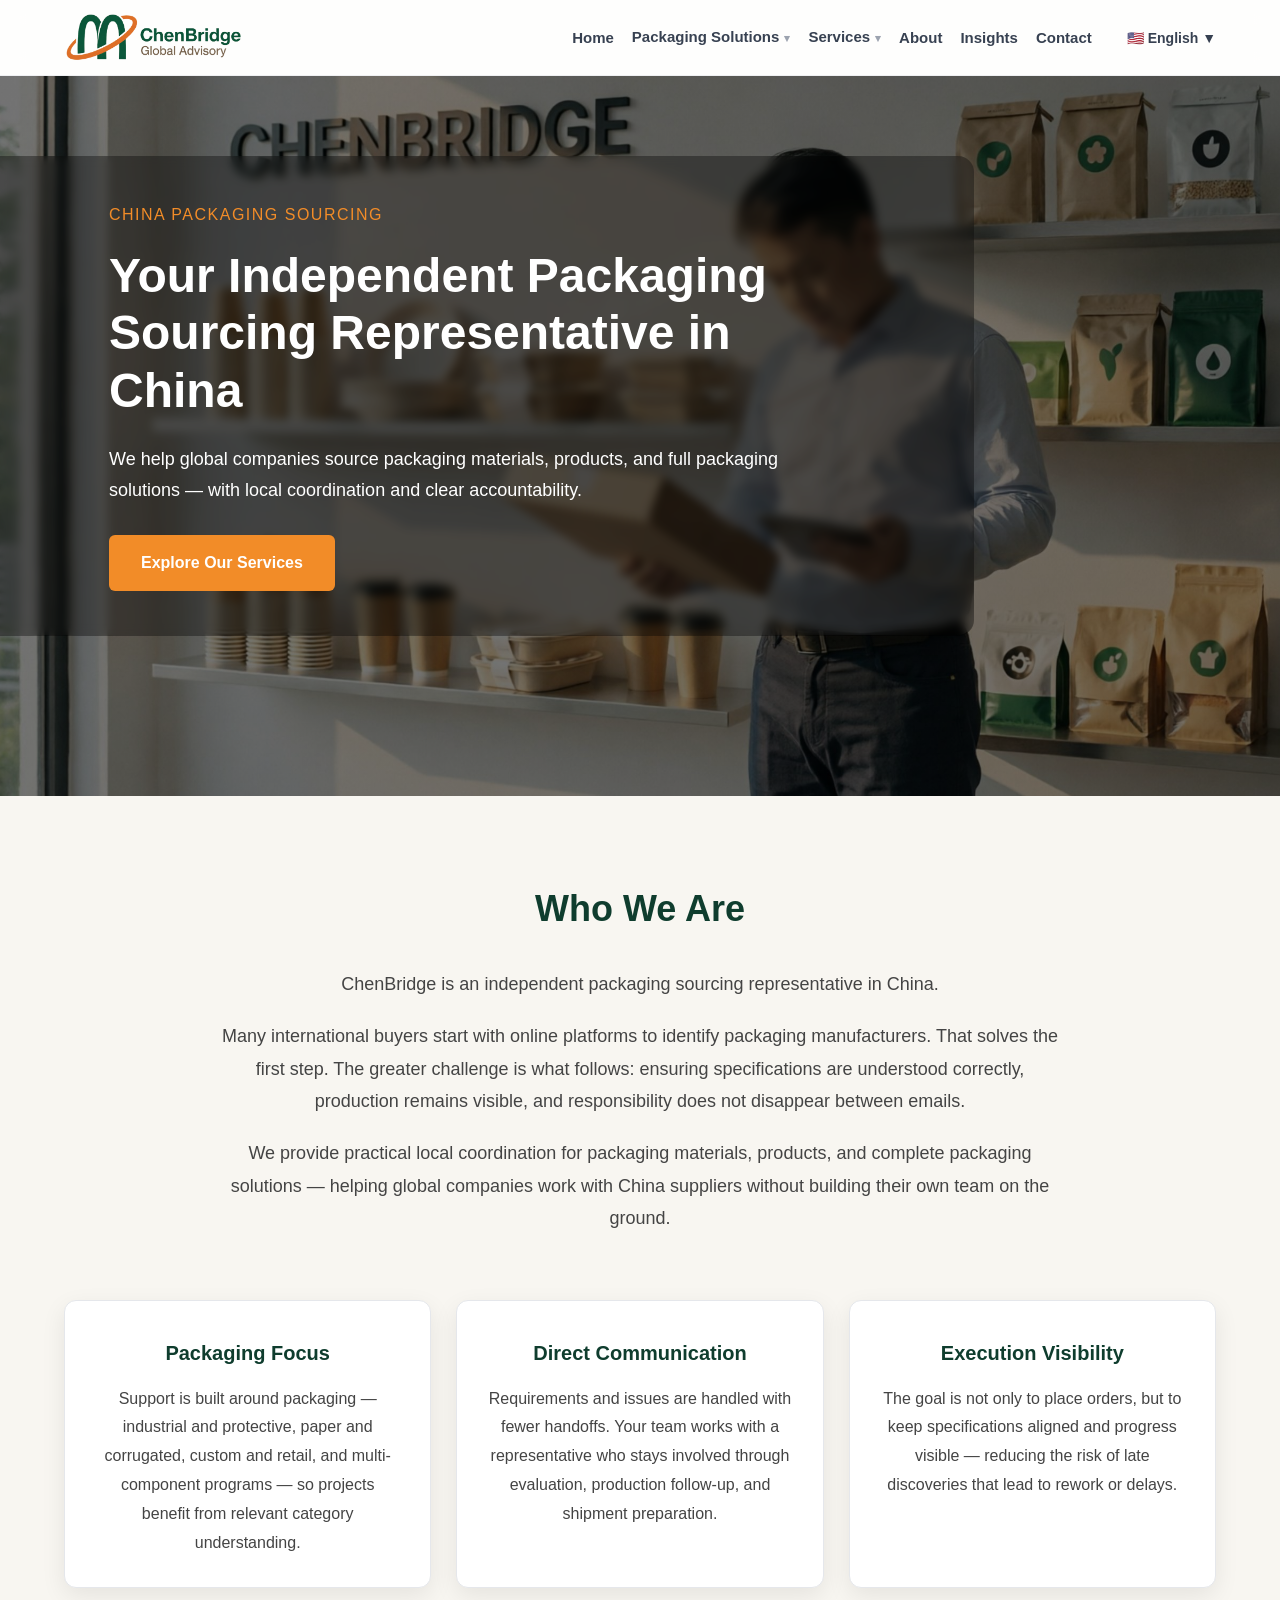
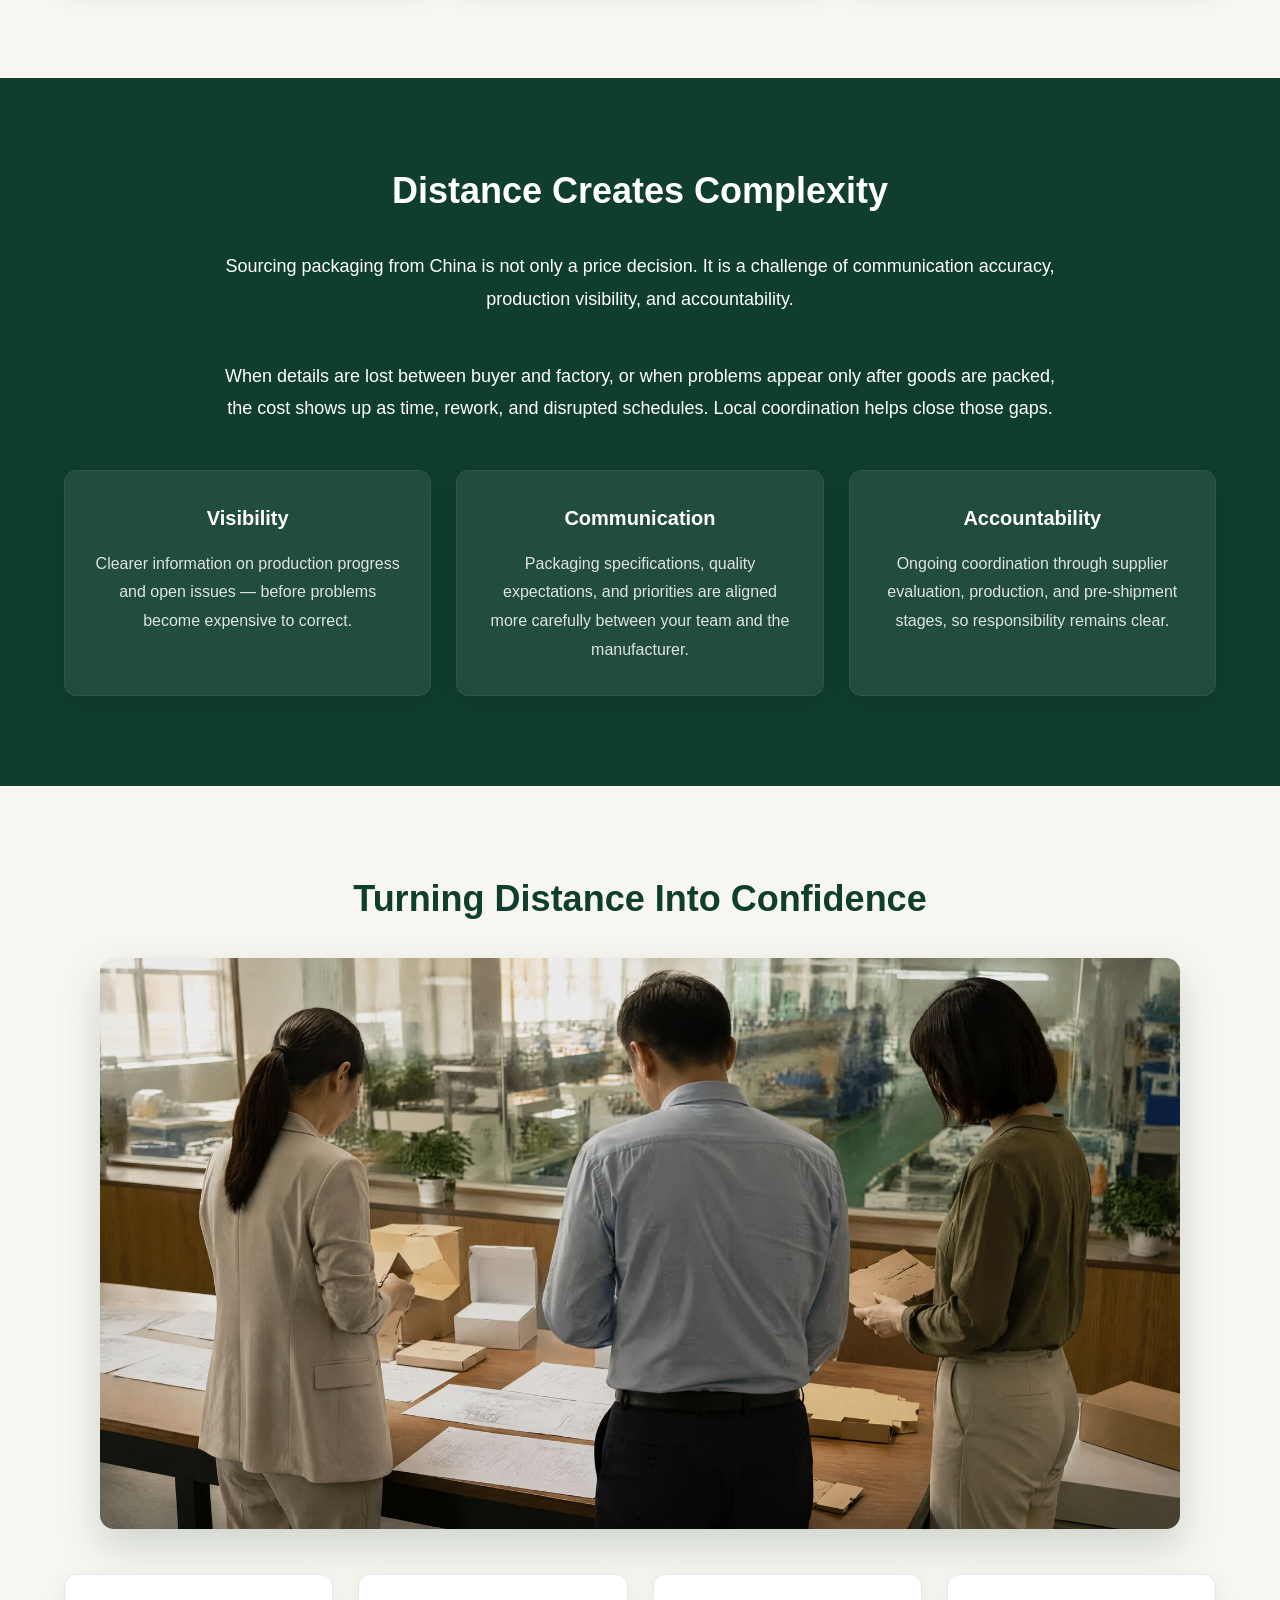
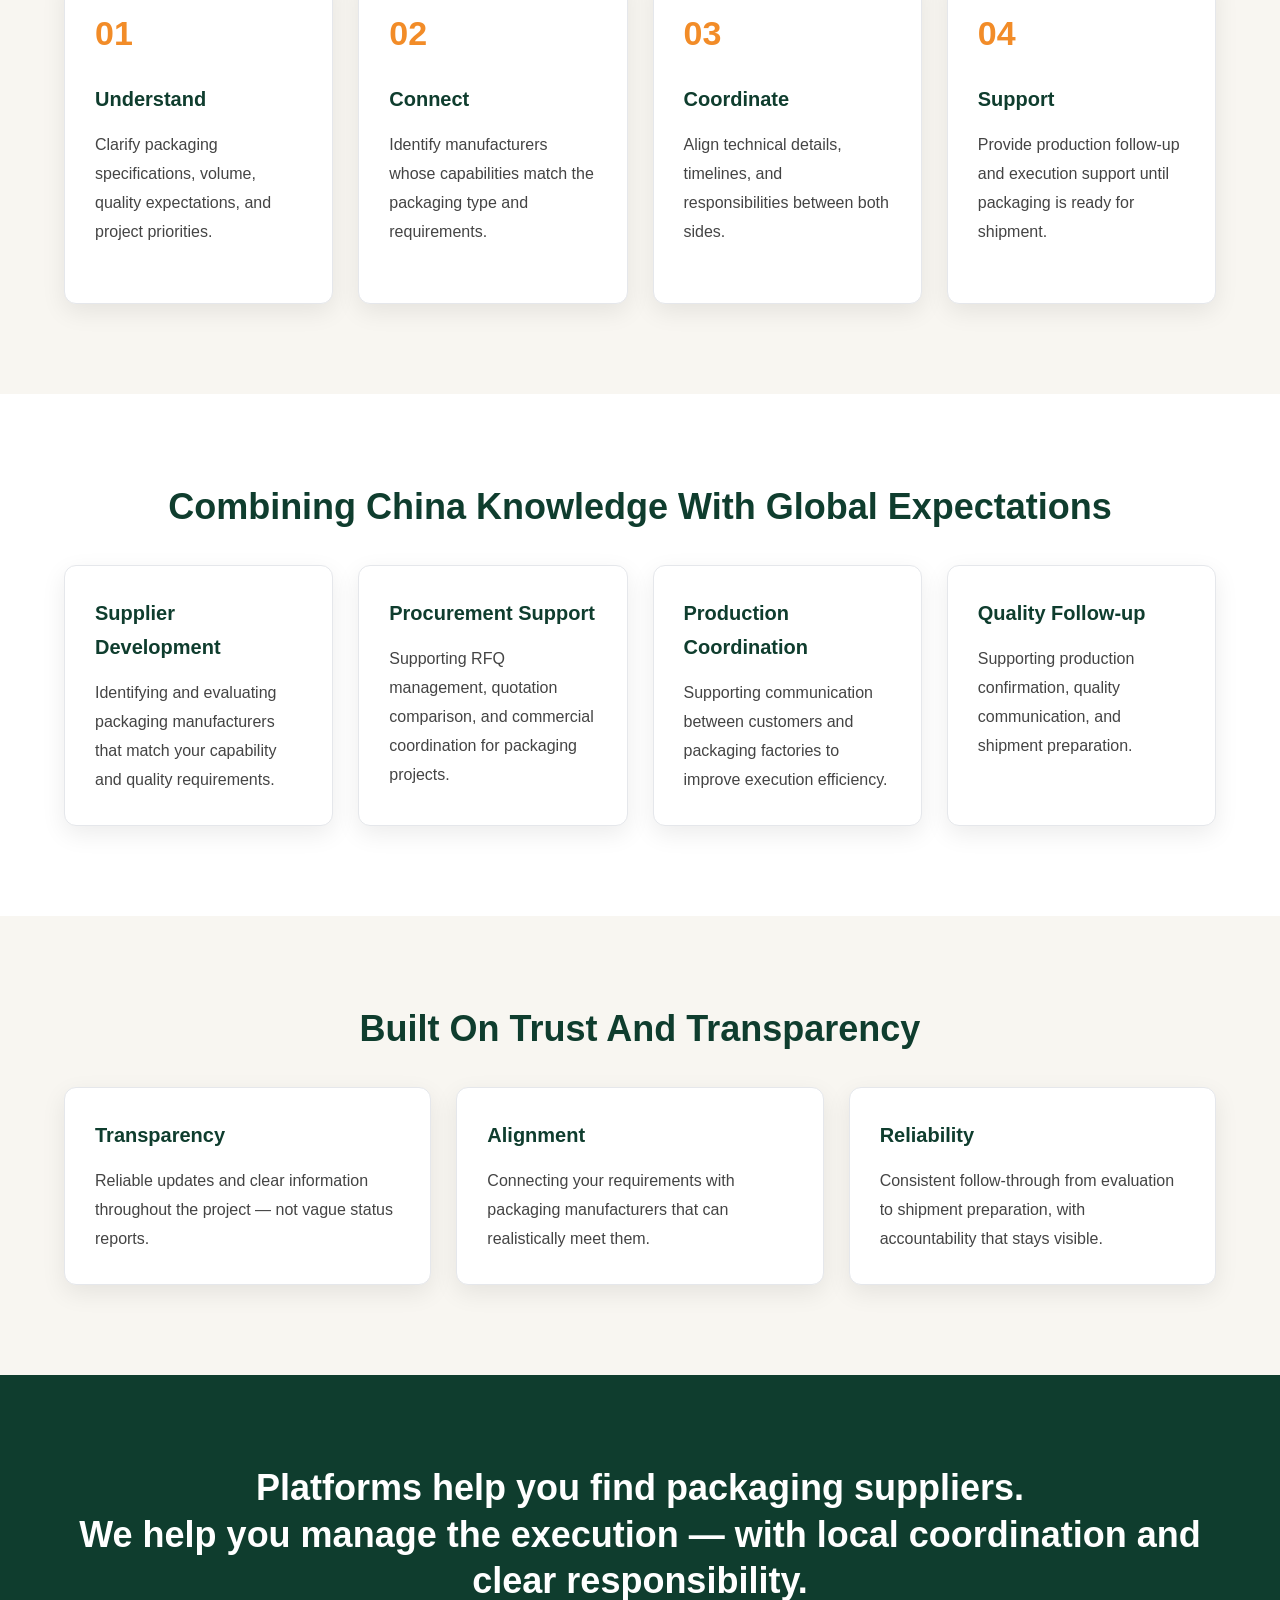
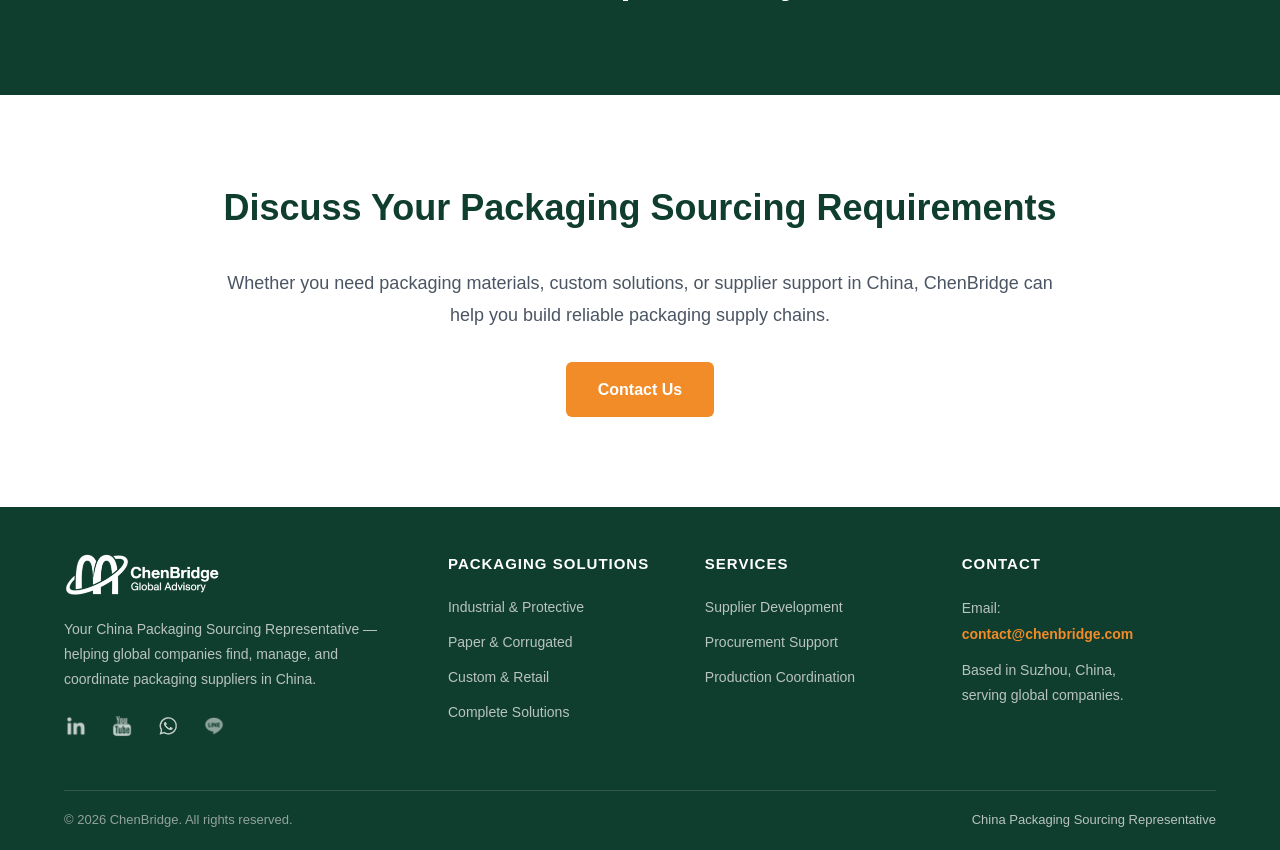
==== about.html @ 84d4a04f "Add files via upload" ====
<!DOCTYPE html>
<html lang="en">

<head>

<meta charset="UTF-8">
<meta name="viewport" content="width=device-width, initial-scale=1.0">

<title>About ChenBridge | Independent Packaging Sourcing Representative in China</title>

<meta name="description" content="ChenBridge is an independent packaging sourcing representative in China, based in Suzhou. We help global companies work with packaging suppliers without building a local team.">

<meta name="keywords" content="China packaging sourcing partner, packaging sourcing representative, China packaging supplier coordinator, packaging procurement China">

<meta name="author" content="ChenBridge">

<link rel="canonical" href="https://chenbridge.com/about.html">
<meta property="og:type" content="website">
<meta property="og:site_name" content="ChenBridge">
<meta property="og:title" content="About ChenBridge">
<meta property="og:description" content="ChenBridge is your China packaging sourcing partner — helping global companies source packaging materials and solutions from China through local support and reliable supplier coordination.">
<meta property="og:url" content="https://chenbridge.com/about.html">
<meta property="og:image" content="https://chenbridge.com/og-image.png">
<meta name="twitter:card" content="summary_large_image">

<link rel="stylesheet" href="style.css">
<link rel="stylesheet" href="about.css">

<link rel="icon" type="image/png" href="favicon.png">


<!-- Google Translate -->

<script type="text/javascript">
function googleTranslateElementInit(){
new google.translate.TranslateElement(
{
pageLanguage:'en',
includedLanguages:'en,zh-CN,ja,ko,de,fr,es'
},
'google_translate_element'
);
}
</script>

<script src="https://translate.google.com/translate_a/element.js?cb=googleTranslateElementInit"></script>

</head>


<body>


<!-- ================= HEADER ================= -->

<header>

<div class="container nav">

<div class="brand">
<a href="index.html">
<img src="logo.png" alt="ChenBridge — China Packaging Sourcing Representative" class="logo-img">
</a>
</div>

<nav id="main-nav">

<a href="index.html">Home</a>

<div class="dropdown">
<a href="packaging-solutions.html">Packaging Solutions</a>
<div class="dropdown-menu">
<a href="packaging-industrial.html">Industrial &amp; Protective Packaging</a>
<a href="packaging-paper.html">Paper &amp; Corrugated Packaging</a>
<a href="packaging-custom.html">Custom &amp; Retail Packaging</a>
<a href="packaging-solutions.html">Complete Packaging Solutions</a>
</div>
</div>

<div class="dropdown">
<a href="supplier-development.html">Services</a>
<div class="dropdown-menu">
<a href="supplier-development.html">Supplier Development</a>
<a href="procurement-support.html">Procurement Support</a>
<a href="production-coordination.html">Production Coordination</a>
</div>
</div>

<a href="about.html">About</a>

<a href="insights.html">Insights</a>

<a href="contact.html">Contact</a>

</nav>


<div class="language-switcher">

<button id="language-button">🇺🇸 English ▼</button>

<div class="language-menu">
<a href="#" onclick="changeLanguage('en');return false;">🇺🇸 English</a>
<a href="#" onclick="changeLanguage('zh-CN');return false;">🇨🇳 中文</a>
<a href="#" onclick="changeLanguage('ja');return false;">🇯🇵 日本語</a>
<a href="#" onclick="changeLanguage('ko');return false;">🇰🇷 한국어</a>
<a href="#" onclick="changeLanguage('de');return false;">🇩🇪 Deutsch</a>
<a href="#" onclick="changeLanguage('fr');return false;">🇫🇷 Français</a>
</div>

</div>

<div id="google_translate_element"></div>

<button class="menu-toggle" id="menu-toggle" aria-label="Open menu">
<span></span><span></span><span></span>
</button>

</div>

</header>


<!-- ================= HERO (original slider preserved) ================= -->

<section class="about-hero">

<div class="about-hero-overlay"></div>

<div class="container about-hero-container">

<div class="about-hero-content">

<div class="hero-slide active">
<span class="hero-label">China Packaging Sourcing</span>
<h1>Your Independent Packaging Sourcing Representative in China</h1>
<p>We help global companies source packaging materials, products, and full packaging solutions — with local coordination and clear accountability.</p>
</div>

<div class="hero-slide">
<span class="hero-label">Local Presence, Clear Responsibility</span>
<h1>Work With China Packaging Suppliers Without Building a Local Team</h1>
<p>Direct communication, production follow-up, and practical coordination — so requirements stay aligned and issues surface early.</p>
</div>

<div class="hero-slide">
<span class="hero-label">Focused on Packaging</span>
<h1>Materials. Products. Complete Packaging Solutions.</h1>
<p>From corrugated and protective packaging to custom and multi-component programs — support built around real packaging projects.</p>
</div>

<a href="supplier-development.html" class="btn">Explore Our Services</a>

</div>

</div>

</section>


<!-- ================= WHO WE ARE ================= -->

<section>

<div class="container">

<h2>Who We Are</h2>

<div class="role-grid">

<div class="role-intro role-text">

<p>ChenBridge is an independent packaging sourcing representative in China.</p>

<p>Many international buyers start with online platforms to identify packaging manufacturers. That solves the first step. The greater challenge is what follows: ensuring specifications are understood correctly, production remains visible, and responsibility does not disappear between emails.</p>

<p>We provide practical local coordination for packaging materials, products, and complete packaging solutions — helping global companies work with China suppliers without building their own team on the ground.</p>

</div>

<div class="role-cards cards three-col">

<div class="card">
<h3>Packaging Focus</h3>
<p>Support is built around packaging — industrial and protective, paper and corrugated, custom and retail, and multi-component programs — so projects benefit from relevant category understanding.</p>
</div>

<div class="card">
<h3>Direct Communication</h3>
<p>Requirements and issues are handled with fewer handoffs. Your team works with a representative who stays involved through evaluation, production follow-up, and shipment preparation.</p>
</div>

<div class="card">
<h3>Execution Visibility</h3>
<p>The goal is not only to place orders, but to keep specifications aligned and progress visible — reducing the risk of late discoveries that lead to rework or delays.</p>
</div>

</div>

</div>

</div>

</section>


<!-- ================= CHALLENGE ================= -->

<section class="dark challenge-section">

<div class="container">

<h2>Distance Creates Complexity</h2>

<p class="challenge-text">
Sourcing packaging from China is not only a price decision. It is a challenge of communication accuracy, production visibility, and accountability.
</p>

<p class="challenge-text">
When details are lost between buyer and factory, or when problems appear only after goods are packed, the cost shows up as time, rework, and disrupted schedules. Local coordination helps close those gaps.
</p>

<div class="cards three-col">

<div class="card dark-card">
<h3>Visibility</h3>
<p>Clearer information on production progress and open issues — before problems become expensive to correct.</p>
</div>

<div class="card dark-card">
<h3>Communication</h3>
<p>Packaging specifications, quality expectations, and priorities are aligned more carefully between your team and the manufacturer.</p>
</div>

<div class="card dark-card">
<h3>Accountability</h3>
<p>Ongoing coordination through supplier evaluation, production, and pre-shipment stages, so responsibility remains clear.</p>
</div>

</div>

</div>

</section>


<!-- ================= APPROACH ================= -->

<section>

<div class="container">

<h2>Turning Distance Into Confidence</h2>

<div class="why-visual">
<img src="images/scenes/factory-meeting-samples.jpg" alt="Reviewing packaging samples and drawings with a China manufacturer" loading="lazy">
</div>

<div class="approach-flow">

<div class="card approach-card">
<span>01</span>
<h3>Understand</h3>
<p>Clarify packaging specifications, volume, quality expectations, and project priorities.</p>
</div>

<div class="card approach-card">
<span>02</span>
<h3>Connect</h3>
<p>Identify manufacturers whose capabilities match the packaging type and requirements.</p>
</div>

<div class="card approach-card">
<span>03</span>
<h3>Coordinate</h3>
<p>Align technical details, timelines, and responsibilities between both sides.</p>
</div>

<div class="card approach-card">
<span>04</span>
<h3>Support</h3>
<p>Provide production follow-up and execution support until packaging is ready for shipment.</p>
</div>

</div>

</div>

</section>


<!-- ================= EXPERTISE ================= -->

<section class="light-section">

<div class="container">

<h2>Combining China Knowledge With Global Expectations</h2>

<div class="cards four-col">

<div class="card">
<h3>Supplier Development</h3>
<p>Identifying and evaluating packaging manufacturers that match your capability and quality requirements.</p>
</div>

<div class="card">
<h3>Procurement Support</h3>
<p>Supporting RFQ management, quotation comparison, and commercial coordination for packaging projects.</p>
</div>

<div class="card">
<h3>Production Coordination</h3>
<p>Supporting communication between customers and packaging factories to improve execution efficiency.</p>
</div>

<div class="card">
<h3>Quality Follow-up</h3>
<p>Supporting production confirmation, quality communication, and shipment preparation.</p>
</div>

</div>

</div>

</section>


<!-- ================= PHILOSOPHY ================= -->

<section>

<div class="container">

<h2>Built On Trust And Transparency</h2>

<div class="cards three-col">

<div class="card">
<h3>Transparency</h3>
<p>Reliable updates and clear information throughout the project — not vague status reports.</p>
</div>

<div class="card">
<h3>Alignment</h3>
<p>Connecting your requirements with packaging manufacturers that can realistically meet them.</p>
</div>

<div class="card">
<h3>Reliability</h3>
<p>Consistent follow-through from evaluation to shipment preparation, with accountability that stays visible.</p>
</div>

</div>

</div>

</section>


<!-- ================= MISSION ================= -->

<section class="dark mission-banner">

<div class="container">

<h2>Platforms help you find packaging suppliers.<br>We help you manage the execution — with local coordination and clear responsibility.</h2>

</div>

</section>


<!-- ================= CONTACT ================= -->

<section class="contact" id="contact">

<div class="container">

<h2>Discuss Your Packaging Sourcing Requirements</h2>

<p class="text">
Whether you need packaging materials, custom solutions, or supplier support in China, ChenBridge can help you build reliable packaging supply chains.
</p>

<a href="contact.html" class="btn">Contact Us</a>

</div>

</section>


<!-- ================= FOOTER ================= -->

<footer>

<div class="container">

<div class="footer-main">

<div class="footer-brand">
<img src="logo-white.png" alt="ChenBridge Logo">
<p>Your China Packaging Sourcing Representative — helping global companies find, manage, and coordinate packaging suppliers in China.</p>
<div class="footer-social">
<a href="https://www.linkedin.com" target="_blank" rel="noopener" aria-label="LinkedIn"><img src="linkedin-white.png" alt="LinkedIn"></a>
<a href="https://www.youtube.com" target="_blank" rel="noopener" aria-label="YouTube"><img src="youtube-white.png" alt="YouTube"></a>
<a href="https://wa.me/" target="_blank" rel="noopener" aria-label="WhatsApp"><img src="whatsapp-white.png" alt="WhatsApp"></a>
<a href="https://line.me/" target="_blank" rel="noopener" aria-label="LINE"><img src="line-white.png" alt="LINE"></a>
</div>
</div>

<div class="footer-col">
<h4>Packaging Solutions</h4>
<a href="packaging-industrial.html">Industrial &amp; Protective</a>
<a href="packaging-paper.html">Paper &amp; Corrugated</a>
<a href="packaging-custom.html">Custom &amp; Retail</a>
<a href="packaging-solutions.html">Complete Solutions</a>
</div>

<div class="footer-col">
<h4>Services</h4>
<a href="supplier-development.html">Supplier Development</a>
<a href="procurement-support.html">Procurement Support</a>
<a href="production-coordination.html">Production Coordination</a>
</div>

<div class="footer-col footer-contact">
<h4>Contact</h4>
<p>Email:<br><a href="mailto:contact@chenbridge.com">contact@chenbridge.com</a></p>
<p>Based in Suzhou, China,<br>serving global companies.</p>
</div>

</div>

<div class="footer-bottom">
<span>© 2026 ChenBridge. All rights reserved.</span>
<span class="footer-tagline">China Packaging Sourcing Representative</span>
</div>

</div>

</footer>


<script>

// Hero Slider — original effect preserved

var heroSlides = document.querySelectorAll(".hero-slide");
var heroIndex = 0;

if (heroSlides.length > 1) {
    setInterval(function(){
        heroSlides[heroIndex].classList.remove("active");
        heroIndex++;
        if (heroIndex >= heroSlides.length) { heroIndex = 0; }
        heroSlides[heroIndex].classList.add("active");
    }, 5000);
}


// Google Translate

function changeLanguage(lang){
    var checkExist = setInterval(function(){
        var select = document.querySelector(".goog-te-combo");
        if(select){
            clearInterval(checkExist);
            select.value = lang;
            select.dispatchEvent(new Event("change", { bubbles:true }));
        }
    }, 500);
}


// Mobile menu toggle

document.getElementById("menu-toggle").addEventListener("click", function(){
    document.getElementById("main-nav").classList.toggle("open");
});

</script>

</body>

</html>
---- style.css ----
/* ==========================================
   ChenBridge Website
   Main Stylesheet — Packaging Sourcing Edition
   (All original effects preserved: card hover,
   hero slider, language switcher, image zoom)
   ========================================== */


/* ==========================================
   Reset & Base
   ========================================== */

* {
    box-sizing: border-box;
    margin: 0;
    padding: 0;
    font-family: Arial, Helvetica, sans-serif;
}

body {
    color: #374151;
    line-height: 1.7;
    background: #F8F6F1;
    top: 0 !important;
}

html {
    scroll-behavior: smooth;
}

.container {
    width: 90%;
    max-width: 1200px;
    margin: auto;
}

section[id] {
    scroll-margin-top: 90px;
}

img {
    max-width: 100%;
}


/* ==========================================
   Header
   ========================================== */

header {
    padding: 10px 0;
    border-bottom: 1px solid rgba(229, 231, 235, 0.6);
    background: rgba(255, 255, 255, 0.85);
    position: sticky;
    top: 0;
    z-index: 1000;
    backdrop-filter: blur(12px);
    -webkit-backdrop-filter: blur(12px);
}

.nav {
    display: flex;
    align-items: center;
}

.brand {
    margin-right: auto;
}

.logo-img {
    height: 55px;
    width: auto;
    display: block;
}

nav {
    display: flex;
    align-items: center;
}

nav > a,
nav .dropdown > a {
    margin-left: 18px;
    text-decoration: none;
    color: #374151;
    font-weight: 600;
    font-size: 15px;
    line-height: 40px;
    display: inline-block;
}

nav a:hover,
nav .dropdown:hover > a {
    color: #0F3D2E;
}


/* ==========================================
   Navigation Dropdowns
   ========================================== */

.dropdown {
    position: relative;
}

.dropdown > a::after {
    content: "▾";
    font-size: 11px;
    margin-left: 5px;
    color: #9ca3af;
}

.dropdown-menu {
    display: block;
    position: absolute;
    top: 100%;
    left: 0;
    background: white;
    border: 1px solid #e5e7eb;
    border-radius: 8px;
    padding: 8px;
    min-width: 260px;
    box-shadow: 0 12px 30px rgba(0, 0, 0, 0.08);
    z-index: 1100;
    opacity: 0;
    visibility: hidden;
    transform: translateY(6px);
    transition: opacity 0.2s ease, transform 0.2s ease, visibility 0s linear 1s;
}

.dropdown-menu a {
    display: block;
    padding: 9px 14px;
    text-decoration: none;
    color: #374151;
    font-size: 14px;
    font-weight: 600;
    border-radius: 6px;
    white-space: nowrap;
}

.dropdown-menu a:hover {
    background: #f3f4f6;
    color: #0F3D2E;
}

.dropdown:hover .dropdown-menu {
    opacity: 1;
    visibility: visible;
    transform: translateY(0);
    transition-delay: 0s;
}


/* ==========================================
   Mobile Menu Toggle
   ========================================== */

.menu-toggle {
    display: none;
    background: transparent;
    border: none;
    cursor: pointer;
    padding: 8px;
    margin-left: 15px;
}

.menu-toggle span {
    display: block;
    width: 24px;
    height: 2px;
    background: #0F3D2E;
    margin: 5px 0;
    border-radius: 2px;
    transition: 0.3s;
}


/* ==========================================
   Hero Slider (Home & About)
   Background image + dark overlay + 3 slides
   ========================================== */

.hero-slider {
    position: relative;
    min-height: 720px;
    display: flex;
    align-items: center;
    background-size: cover;
    background-position: center;
}

/* Semi-transparent dark overlay — preserved effect */

.hero-slider::before {
    content: "";
    position: absolute;
    inset: 0;
    background: linear-gradient(rgba(0, 0, 0, 0.55), rgba(0, 0, 0, 0.55));
}

.hero-slider .container {
    position: relative;
    z-index: 2;
}

.hero-content {
    position: relative;
    max-width: 820px;
    padding: 45px;
    transform: translateY(-40px);
    z-index: 2;
}

/* Frosted translucent text panel — preserved effect */

.hero-content::before {
    content: "";
    position: absolute;
    top: 0;
    bottom: 0;
    left: -90px;
    right: -90px;
    background: rgba(0, 0, 0, 0.35);
    backdrop-filter: blur(5px);
    -webkit-backdrop-filter: blur(5px);
    border-radius: 16px;
    z-index: -1;
}

.hero-slide {
    display: none;
    animation: heroFade 0.9s ease;
}

.hero-slide.active {
    display: block;
}

@keyframes heroFade {
    from { opacity: 0; transform: translateY(12px); }
    to   { opacity: 1; transform: translateY(0); }
}

.hero-label {
    display: inline-block;
    color: #F28C28;
    font-size: 14px;
    font-weight: 700;
    letter-spacing: 3px;
    margin-bottom: 18px;
    text-transform: uppercase;
}

.hero-slide h1 {
    color: white;
    font-size: 48px;
    line-height: 1.2;
    margin-bottom: 25px;
}

.hero-slide p {
    color: white;
    font-size: 18px;
    line-height: 1.7;
    max-width: 680px;
}

/* Slide indicator dots */

.hero-dots {
    position: absolute;
    bottom: 35px;
    left: 50%;
    transform: translateX(-50%);
    z-index: 3;
    display: flex;
    gap: 10px;
}

.hero-dots span {
    width: 10px;
    height: 10px;
    border-radius: 50%;
    background: rgba(255, 255, 255, 0.4);
    cursor: pointer;
    transition: 0.3s;
}

.hero-dots span.active {
    background: #F28C28;
    transform: scale(1.2);
}


/* ==========================================
   Inner Page Hero (text + image)
   ========================================== */

.hero {
    background: #F8F6F1;
    padding: 90px 0 70px;
}

.hero-grid {
    display: grid;
    grid-template-columns: 1fr 1fr;
    gap: 70px;
    align-items: center;
}

h1 {
    font-size: 42px;
    line-height: 1.2;
    color: #0F3D2E;
    margin-bottom: 20px;
}

.hero p {
    font-size: 17px;
    line-height: 1.6;
    color: #4b5563;
    margin: 12px 0;
}

.hero-image {
    width: 100%;
    max-width: 500px;
    border-radius: 12px;
    display: block;
    margin: auto;
    box-shadow: 0 20px 45px rgba(15, 61, 46, 0.15);
}

.page-label {
    display: inline-block;
    color: #B85E0A;
    font-size: 13px;
    font-weight: 700;
    letter-spacing: 3px;
    margin-bottom: 14px;
    text-transform: uppercase;
}

/* Keep the bright orange accent only on dark/photo hero backgrounds */
.hero-slider .hero-label,
.about-hero .hero-label {
    color: #F28C28;
}


/* ==========================================
   Buttons
   ========================================== */

.btn {
    background: #F28C28;
    color: white;
    padding: 15px 35px;
    text-decoration: none;
    border-radius: 5px;
    font-weight: bold;
    display: inline-block;
    margin-top: 20px;
    transition: 0.3s;
}

.btn:hover {
    background: #D96F16;
    transform: translateY(-2px);
}

.btn-outline {
    background: transparent;
    border: 2px solid white;
    color: white;
}

.btn-outline:hover {
    background: rgba(255, 255, 255, 0.12);
    border-color: white;
}


/* ==========================================
   Sections
   ========================================== */

section {
    padding: 60px 0;
}

section h2 {
    font-size: 36px;
    color: #0F3D2E;
    margin-bottom: 35px;
    text-align: center;
}

.section-sub {
    font-size: 16px;
    max-width: 760px;
    margin: -15px auto 35px;
    color: #4b5563;
    text-align: center;
    line-height: 1.8;
}

.text {
    font-size: 16px;
    max-width: 900px;
    margin: 0 auto 35px;
    color: #4b5563;
    text-align: center;
    line-height: 1.8;
}


/* ==========================================
   Cards (hover lift effect preserved)
   ========================================== */

.cards {
    display: grid;
    grid-template-columns: repeat(4, 1fr);
    gap: 25px;
}

.three-col {
    grid-template-columns: repeat(3, 1fr);
}

.four-col {
    grid-template-columns: repeat(4, 1fr);
}

.two-col {
    grid-template-columns: repeat(2, 1fr);
}

.card {
    border: 1px solid #e5e7eb;
    padding: 30px;
    border-radius: 10px;
    background: white;
    transition: 0.3s;
}

.card h3 {
    color: #0F3D2E;
    margin-bottom: 15px;
    font-size: 20px;
}

.card p {
    color: #4b5563;
}

.card:hover {
    transform: translateY(-5px);
    box-shadow: 0 10px 25px rgba(0, 0, 0, 0.08);
}

.card a {
    color: #0F3D2E;
    text-decoration: none;
    font-weight: 600;
    display: inline-block;
    margin-top: 15px;
}

.card a:hover {
    color: #F28C28;
}

/* Numbered process step */

.step-num {
    display: inline-block;
    color: #F28C28;
    font-size: 26px;
    font-weight: 800;
    margin-bottom: 12px;
}


/* ==========================================
   Dark Section
   ========================================== */

.dark {
    background: #0F3D2E;
    color: white;
}

.dark h2,
.dark h3 {
    color: white;
}

.dark-card {
    border-color: #315747;
    background: transparent;
    text-align: center;
}

.dark-card p {
    color: #e5e7eb;
}

.dark .card a,
.dark-card a {
    color: white;
}

.dark .card a:hover,
.dark-card a:hover {
    color: #F28C28;
}

.light-section {
    background: white;
}


/* ==========================================
   Tags
   ========================================== */

.tags {
    display: flex;
    flex-wrap: wrap;
    gap: 15px;
    justify-content: center;
}

.tags span {
    background: white;
    padding: 12px 20px;
    border-radius: 30px;
    color: #0F3D2E;
    font-weight: 600;
    border: 1px solid #e5e7eb;
}

.dark .tags span {
    background: rgba(255, 255, 255, 0.08);
    border-color: #315747;
    color: white;
}


/* ==========================================
   Contact
   ========================================== */

.contact {
    background: white;
    text-align: center;
}

.contact h2,
.contact p {
    text-align: center;
}

.contact .mail-link {
    display: inline-block;
    font-size: 26px;
    color: #F28C28;
    text-decoration: none;
    font-weight: bold;
}

.contact .mail-link:hover {
    color: #D96F16;
}


/* ==========================================
   Social Icons
   ========================================== */

.social-icons {
    display: flex;
    justify-content: center;
    gap: 15px;
    margin-top: 20px;
}

.social-icons img {
    width: 24px;
    height: 24px;
    transition: 0.3s;
}

.social-icons a:hover img {
    transform: translateY(-3px);
    opacity: 0.8;
}


/* ==========================================
   Footer — International Edition
   ========================================== */

footer {
    background: #0F3D2E;
    color: #d1d5db;
    font-size: 14px;
}

.footer-main {
    display: grid;
    grid-template-columns: 1.6fr 1fr 1fr 1.2fr;
    gap: 45px;
    padding: 44px 0 34px;
}

.footer-brand img {
    height: 48px;
    width: auto;
    margin-bottom: 18px;
    display: block;
}

.footer-brand p {
    color: #b9c4be;
    line-height: 1.8;
    max-width: 320px;
}

.footer-col h4 {
    color: white;
    font-size: 15px;
    letter-spacing: 1px;
    margin-bottom: 20px;
    text-transform: uppercase;
}

.footer-col a {
    display: block;
    color: #b9c4be;
    text-decoration: none;
    margin-bottom: 11px;
    transition: 0.25s;
}

.footer-col a:hover {
    color: #F28C28;
    padding-left: 4px;
}

.footer-contact p {
    color: #b9c4be;
    margin-bottom: 11px;
}

.footer-contact a {
    color: #F28C28;
    text-decoration: none;
    font-weight: 600;
}

.footer-contact a:hover {
    color: #f5a956;
}

.footer-social {
    display: flex;
    gap: 22px;
    margin-top: 22px;
    align-items: center;
}

.footer-social a {
    display: inline-flex;
    align-items: center;
    opacity: 0.75;
    transition: opacity 0.3s ease, transform 0.3s ease;
}

.footer-social a:hover {
    opacity: 1;
    transform: translateY(-3px);
}

.footer-social img {
    width: 24px;
    height: 24px;
    display: block;
}

.footer-bottom {
    border-top: 1px solid #315747;
    padding: 18px 0;
    display: flex;
    justify-content: space-between;
    align-items: center;
    flex-wrap: wrap;
    gap: 10px;
    color: #93a39b;
    font-size: 13px;
}

.footer-bottom .footer-tagline {
    color: #b9c4be;
}


/* ==========================================
   Google Translate
   ========================================== */

.goog-te-banner-frame,
.goog-te-banner-frame.skiptranslate {
    display: none !important;
    visibility: hidden !important;
}

.skiptranslate iframe {
    display: none !important;
}

#google_translate_element {
    position: fixed;
    left: -9999px;
    top: -9999px;
}

/* Hide all Google Translate popups, tooltips and floating icons */

.goog-te-gadget,
.goog-tooltip,
.goog-tooltip:hover,
.goog-te-balloon-frame,
.goog-te-ftab,
#goog-gt-tt,
.VIpgJd-ZVi9od-ORHb-OEVmcd,
.skiptranslate > iframe {
    display: none !important;
    visibility: hidden !important;
}


/* ==========================================
   Language Switcher
   ========================================== */

.language-switcher {
    position: relative;
    margin-left: 35px;
}

#language-button {
    background: transparent;
    border: none;
    font-size: 14px;
    cursor: pointer;
    color: #374151;
    font-weight: 600;
}

.language-menu {
    display: block;
    position: absolute;
    top: 35px;
    right: 0;
    background: white;
    border: 1px solid #e5e7eb;
    border-radius: 8px;
    padding: 10px;
    min-width: 160px;
    z-index: 1200;
    opacity: 0;
    visibility: hidden;
    transform: translateY(6px);
    transition: opacity 0.2s ease, transform 0.2s ease, visibility 0s linear 1s;
}

.language-menu a {
    display: block;
    padding: 8px 12px;
    text-decoration: none;
    color: #374151;
}

.language-menu a:hover {
    background: #f3f4f6;
}

.language-switcher:hover .language-menu {
    opacity: 1;
    visibility: visible;
    transform: translateY(0);
    transition-delay: 0s;
}


/* ==========================================
   Packaging Capability Showcase
   (image zoom hover effect preserved)
   ========================================== */

.capability-showcase {
    background: #F8F6F1;
}

.showcase-grid {
    display: grid;
    grid-template-columns: repeat(4, 1fr);
    gap: 25px;
}

.showcase-card {
    overflow: hidden;
    border-radius: 12px;
}

.image-slider {
    position: relative;
    width: 100%;
    height: 280px;
    overflow: hidden;
    border-radius: 12px;
    background: white;
}

.image-slider img {
    width: 100%;
    height: 100%;
    object-fit: cover;
    display: block;
    transition: 0.5s;
}

.image-slider:hover img {
    transform: scale(1.05);
}

/* Overlay */

.overlay {
    position: absolute;
    left: 0;
    bottom: 0;
    width: 100%;
    padding: 12px 15px;
    background: rgba(0, 0, 0, 0.45);
    color: white;
    text-align: center;
}

.overlay h3 {
    margin: 0;
    color: white;
    font-size: 18px;
    font-weight: 700;
}

.overlay span {
    display: block;
    margin-top: 3px;
    font-size: 13px;
    color: #f3f4f6;
}


/* ==========================================
   About Page Compatibility
   ========================================== */

.leadership-grid {
    display: grid;
    grid-template-columns: 1fr 1fr;
    gap: 60px;
    align-items: center;
}

.leadership-image {
    width: 100%;
    max-width: 400px;
    border-radius: 12px;
}


/* ==========================================
   Large Screens (desktop monitors)
   ========================================== */

@media (min-width: 1500px) {

    .container {
        max-width: 1320px;
    }

    .hero-slider {
        min-height: 780px;
    }

    .hero-slide h1 {
        font-size: 54px;
    }

    section h2 {
        font-size: 40px;
    }
}


/* ==========================================
   Tablet / Small Laptop Responsive
   ========================================== */

@media (max-width: 1100px) and (min-width: 901px) {

    .cards,
    .four-col {
        grid-template-columns: repeat(2, 1fr);
    }

    .showcase-grid {
        grid-template-columns: repeat(2, 1fr);
    }

    .three-col {
        grid-template-columns: repeat(3, 1fr);
        gap: 20px;
    }

    .footer-main {
        grid-template-columns: 1fr 1fr;
        gap: 35px;
    }

    h1 {
        font-size: 36px;
    }

    .hero-slide h1 {
        font-size: 40px;
    }

    .hero-slider {
        min-height: 640px;
    }

    .hero-content::before {
        left: -30px;
        right: -30px;
    }

    nav > a,
    nav .dropdown > a {
        margin-left: 12px;
        font-size: 14px;
    }
}


/* ==========================================
   Mobile Responsive
   ========================================== */

@media (max-width: 900px) {

    header {
        padding: 12px 0;
    }

    .logo-img {
        height: 50px;
    }

    .menu-toggle {
        display: block;
    }

    nav {
        display: none;
        position: absolute;
        top: 100%;
        left: 0;
        right: 0;
        background: white;
        flex-direction: column;
        align-items: stretch;
        padding: 10px 5%;
        border-bottom: 1px solid #e5e7eb;
        box-shadow: 0 15px 30px rgba(0, 0, 0, 0.08);
    }

    nav.open {
        display: flex;
    }

    nav > a,
    nav .dropdown > a {
        margin-left: 0;
        padding: 6px 0;
        line-height: 1.6;
    }

    .dropdown-menu {
        position: static;
        display: block;
        border: none;
        box-shadow: none;
        padding: 0 0 8px 16px;
        min-width: 0;
    }

    .dropdown-menu a {
        padding: 6px 0;
        font-weight: 500;
        color: #6b7280;
    }

    .language-switcher {
        margin-left: auto;
    }

    #language-button {
        font-size: 14px;
    }

    /* Hero slider mobile */

    .hero-slider {
        min-height: 560px;
    }

    .hero-content {
        padding: 30px 20px;
        transform: none;
    }

    .hero-content::before {
        left: -15px;
        right: -15px;
    }

    .hero-slide h1 {
        font-size: 32px;
        line-height: 1.2;
    }

    .hero-slide p {
        font-size: 16px;
    }

    /* Inner hero mobile */

    .hero {
        padding: 40px 0;
    }

    .hero-grid {
        grid-template-columns: 1fr;
        gap: 35px;
    }

    .hero h1,
    h1 {
        font-size: 34px;
        line-height: 1.15;
    }

    .hero p {
        font-size: 16px;
    }

    .hero-image {
        margin-top: 25px;
    }

    h2,
    section h2 {
        font-size: 30px !important;
        line-height: 1.25;
    }

    .cards,
    .three-col,
    .four-col,
    .two-col,
    .showcase-grid {
        grid-template-columns: 1fr;
    }

    .card {
        padding: 22px;
    }

    .card h3 {
        font-size: 20px;
        line-height: 1.3;
    }

    .card p {
        font-size: 16px;
        line-height: 1.6;
    }

    section > .container > p {
        text-align: center;
    }

    .dark h2 {
        font-size: 30px;
    }

    .image-slider {
        height: 220px;
    }

    .contact h2 {
        font-size: 30px;
        line-height: 1.25;
    }

    .contact .text {
        font-size: 16px;
        line-height: 1.7;
        padding: 0 10px;
    }

    .contact .mail-link {
        font-size: 22px;
    }

    /* Footer mobile */

    .footer-main {
        grid-template-columns: 1fr;
        gap: 35px;
        padding: 50px 0 40px;
    }

    .footer-bottom {
        justify-content: center;
        text-align: center;
    }
}


/* ==========================================
   Small Phones
   ========================================== */

@media (max-width: 480px) {

    .hero-slider {
        min-height: 520px;
    }

    .hero-slide h1 {
        font-size: 27px;
    }

    .hero-label {
        font-size: 12px;
        letter-spacing: 2px;
    }

    section {
        padding: 45px 0;
    }

    section h2 {
        font-size: 26px !important;
    }

    .btn {
        padding: 13px 26px;
        font-size: 15px;
    }

    .footer-brand img {
        height: 42px;
    }
}


/* ==========================================
   CTA Section (light — distinct from footer)
   ========================================== */

.cta {
    background: #EFECE4;
    text-align: center;
}

.cta h3,
.cta h2 {
    color: #0F3D2E;
    font-size: 26px;
    margin-bottom: 14px;
}

.cta p {
    color: #4b5563;
    max-width: 700px;
    margin: 0 auto;
}

/* Outcome strip — light panel, dark text, subtle green border accent */
.cta .outcome-strip,
section > .container.outcome-strip {
    background: #ffffff;
    border: 1px solid rgba(31, 58, 46, 0.16);
    border-top: 4px solid #1F3A2E;
    border-radius: 16px;
    padding: 40px 44px;
    max-width: 960px;
    margin-left: auto;
    margin-right: auto;
    box-shadow: 0 12px 28px rgba(15, 61, 46, 0.10);
}

.cta .outcome-strip h3,
.container.outcome-strip h3 {
    color: #0F3D2E;
}

.cta .outcome-strip p,
.container.outcome-strip p {
    color: #374151;
}

.container.outcome-strip .btn {
    margin-top: 24px;
}


/* ==========================================
   Resources / Download Area
   ========================================== */

.resource-card {
    display: flex;
    flex-direction: column;
}

.resource-card .resource-actions {
    display: flex;
    gap: 12px;
    margin-top: 18px;
    flex-wrap: wrap;
}

.btn-small {
    display: inline-block;
    padding: 10px 20px;
    border-radius: 5px;
    font-size: 14px;
    font-weight: 600;
    text-decoration: none;
    margin-top: 0;
    transition: 0.3s;
}

.btn-small.btn {
    background: #F28C28;
    color: white;
}

.btn-small.btn:hover {
    background: #D96F16;
}

.btn-small.btn-outline-dark {
    border: 1.5px solid #0F3D2E;
    color: #0F3D2E;
    background: transparent;
}

.btn-small.btn-outline-dark:hover {
    background: #0F3D2E;
    color: white;
}


/* ==========================================
   Insights & Articles
   ========================================== */

.article-body {
    max-width: 860px;
    margin: 0 auto;
}

.article-body h2 {
    text-align: left;
    font-size: 30px;
    margin-top: 45px;
    margin-bottom: 18px;
}

.article-body h3 {
    color: #0F3D2E;
    font-size: 20px;
    margin: 30px 0 12px;
}

.article-body p {
    color: #4b5563;
    line-height: 1.85;
    margin-bottom: 18px;
}

.article-body ul {
    color: #4b5563;
    line-height: 1.85;
    margin: 0 0 18px 22px;
}

.article-body li {
    margin-bottom: 8px;
}

.article-meta {
    display: flex;
    align-items: center;
    gap: 14px;
    color: #5f6b75;
    font-size: 14px;
    margin: 18px 0 10px;
}

.share-row {
    display: flex;
    align-items: center;
    gap: 14px;
    margin-top: 18px;
}

.share-label {
    color: #9ca3af;
    font-size: 14px;
    font-weight: 600;
}

.share-btn {
    display: inline-flex;
    align-items: center;
    justify-content: center;
    width: 38px;
    height: 38px;
    border: 1px solid #e5e7eb;
    border-radius: 8px;
    background: white;
    transition: 0.3s;
}

.share-btn:hover {
    border-color: #0F3D2E;
    transform: translateY(-3px);
    box-shadow: 0 8px 18px rgba(0, 0, 0, 0.08);
}

.share-btn img {
    width: 19px;
    height: 19px;
}

.breadcrumb {
    font-size: 14px;
    color: #9ca3af;
    margin-bottom: 25px;
}

.breadcrumb a {
    color: #0F3D2E;
    text-decoration: none;
    font-weight: 600;
}

.breadcrumb a:hover {
    color: #F28C28;
}

/* Dark CTA button inside light section */

.cta .btn {
    margin-top: 28px;
}


/* ==========================================
   Section Visual Image (wide scene photo)
   ========================================== */

.why-visual {
    margin: 10px auto 45px;
    max-width: 1080px;
}

.why-visual img {
    width: 100%;
    border-radius: 14px;
    box-shadow: 0 18px 40px rgba(15, 61, 46, 0.18);
    display: block;
}

.split-row {
    display: grid;
    grid-template-columns: 1.1fr 1fr;
    gap: 55px;
    align-items: center;
}

.split-row .split-img img {
    width: 100%;
    border-radius: 14px;
    box-shadow: 0 18px 40px rgba(15, 61, 46, 0.18);
    display: block;
}

.split-row .section-sub {
    text-align: left;
    margin-left: 0;
    margin-right: 0;
}

.split-row h2 {
    text-align: left;
}


/* ==========================================
   Horizontal Process Flow
   ========================================== */

.process-flow {
    display: grid;
    grid-template-columns: repeat(6, 1fr);
    gap: 18px;
    position: relative;
    max-width: 1200px;
    margin: 0 auto;
}

.flow-step {
    background: white;
    border: 1px solid #e7e2d8;
    border-top: 4px solid #F28C28;
    border-radius: 12px;
    padding: 24px 16px 20px;
    text-align: center;
    position: relative;
    transition: transform 0.25s ease, box-shadow 0.25s ease;
}

.flow-step:hover {
    transform: translateY(-4px);
    box-shadow: 0 12px 26px rgba(15, 61, 46, 0.12);
}

.flow-step h3 {
    font-size: 17px;
    color: #0F3D2E;
    margin: 10px 0 8px;
}

.flow-step p {
    font-size: 13px;
    color: #5f6b75;
    line-height: 1.55;
    margin: 0;
}

.flow-num {
    display: inline-block;
    background: #0F3D2E;
    color: white;
    font-size: 13px;
    font-weight: 700;
    border-radius: 50%;
    width: 36px;
    height: 36px;
    line-height: 36px;
    text-align: center;
}

/* connecting arrow between steps */
.flow-step:not(:last-child)::after {
    content: "→";
    position: absolute;
    right: -16px;
    top: 42px;
    color: #F28C28;
    font-size: 18px;
    font-weight: 700;
    z-index: 2;
}


@media (max-width: 1100px) {
    .process-flow {
        grid-template-columns: repeat(3, 1fr);
        row-gap: 34px;
    }
    .flow-step:nth-child(3n)::after {
        display: none;
    }
}

@media (max-width: 900px) {
    .split-row {
        grid-template-columns: 1fr;
        gap: 32px;
    }
    .split-row h2,
    .split-row .section-sub {
        text-align: center;
    }
}

@media (max-width: 640px) {
    .process-flow {
        grid-template-columns: repeat(2, 1fr);
        row-gap: 30px;
    }
    .flow-step:nth-child(3n)::after {
        content: "→";
        display: block;
    }
    .flow-step:nth-child(2n)::after {
        display: none;
    }
    .flow-step:last-child::after {
        display: none !important;
    }
}
---- about.css ----
/* ==========================================
   ChenBridge About Page Styles
   Optimized Final Version
========================================== */


/* ==========================================
   Global About Page
========================================== */


section {

    padding:90px 0;

}



h2 {

    text-align:center;

    font-size:38px;

    line-height:1.3;

    margin-bottom:50px;

    color:#0F3D2E;

}



p {

    line-height:1.8;

}




/* ==========================================
   About Hero
========================================== */


.about-hero {

    position:relative;

    min-height:720px;

    display:flex;

    align-items:center;

    background-image:url("images/scenes/about-hero-inspection.jpg");

    background-size:cover;

    background-position:center;

}



/* Dark overlay */


.about-hero::before {

    content:"";

    position:absolute;

    inset:0;

    background:
    linear-gradient(
        rgba(0,0,0,0.55),
        rgba(0,0,0,0.55)
    );

}



/* Keep normal container alignment */

.about-hero-container {

    position:relative;

    z-index:2;

}




/* Hero Text Box */


.about-hero-content {

    position:relative;

    max-width:820px;

    padding:45px;

    transform:translateY(-40px);

    z-index:2;

}



/*
    Extend transparent background
    Align with image edge
    Keep text position unchanged
*/


.about-hero-content::before {


    content:"";


    position:absolute;


    top:0;


    bottom:0;


    left:-90px;


    right:-90px;


    background:rgba(0,0,0,0.35);


    backdrop-filter:blur(5px);


    -webkit-backdrop-filter:blur(5px);


    border-radius:16px;


    z-index:-1;


}




.about-hero h1 {

    color:white;

    font-size:48px;

    line-height:1.2;

    margin-bottom:25px;

}



.about-hero p {

    color:white;

    font-size:18px;

    line-height:1.7;

    max-width:680px;

}




/* ==========================================
   Hero Slider
========================================== */


.hero-slide {

    display:none;

    animation:fadeHero 1.5s ease;

}



.hero-slide.active {

    display:block;

}



@keyframes fadeHero {


from {

    opacity:0;

    transform:translateY(15px);

}


to {

    opacity:1;

    transform:translateY(0);

}


}




.hero-label {

    display:block;

    color:white;

    font-size:16px;

    font-weight:500;

    letter-spacing:1.5px;

    margin-bottom:18px;

    text-transform:uppercase;

}




/* ==========================================
   Button
========================================== */


.btn {

    display:inline-block;

    margin-top:30px;

    padding:14px 32px;

    background:#F28C28;

    color:white;

    border-radius:6px;

    text-decoration:none;

    font-weight:600;

    transition:all .3s ease;

}



.btn:hover {

    transform:translateY(-3px);

}
/* ==========================================
   Role Section
========================================== */


.role-grid {

    display:flex;

    flex-direction:column;

    align-items:center;

    text-align:center;

}



.role-text {

    max-width:850px;

    margin:0 auto 45px;

}



.role-text p {

    font-size:18px;

    line-height:1.8;

    margin-bottom:20px;

    color:#444;

}




.role-cards {

    width:100%;

    display:grid;

    grid-template-columns:repeat(3,1fr);

    gap:25px;

}



/*
   Role Cards
   Top aligned + centered
*/


.role-cards .card {

    min-height:240px;

    display:flex;

    flex-direction:column;

    justify-content:flex-start;

    align-items:center;

    text-align:center;

    padding:35px 30px 30px;

}




/* ==========================================
   Common Cards
========================================== */


.card {

    background:white;

    padding:30px;

    border-radius:12px;

    box-shadow:
    0 8px 25px rgba(0,0,0,0.08);

    transition:
    transform .35s ease,
    box-shadow .35s ease;

}



.card:hover {

    transform:translateY(-8px);

    box-shadow:
    0 18px 40px rgba(0,0,0,0.15);

}



.card h3 {

    color:#0F3D2E;

    margin-bottom:15px;

}



.card p {

    color:#444;

}





/* ==========================================
   Dark Sections
========================================== */


.dark {

    background:#0F3D2E;

}



.dark h2 {

    color:white;

}




.dark-card {

    background:
    rgba(255,255,255,0.08);

    color:white;

}



.dark-card h3 {

    color:white;

}



.dark-card p {

    color:
    rgba(255,255,255,0.85);

}




/* ==========================================
   Challenge Section
========================================== */


.challenge-section {

    text-align:center;

}



.challenge-text {

    max-width:850px;

    margin:0 auto 45px;

    color:white;

    font-size:18px;

    line-height:1.8;

}





/* ==========================================
   Grid Layout
========================================== */


.cards {

    display:grid;

    gap:25px;

}



.three-col {

    grid-template-columns:repeat(3,1fr);

}



.four-col {

    grid-template-columns:repeat(4,1fr);

}




/* ==========================================
   Approach Process
========================================== */


.approach-flow {

    display:grid;

    grid-template-columns:repeat(4,1fr);

    gap:25px;

}



.approach-card {

    min-height:330px;

}



.approach-card span {

    display:block;

    font-size:34px;

    font-weight:bold;

    color:#F28C28;

    margin-bottom:20px;

}



.approach-card h3 {

    margin-bottom:15px;

}
/* ==========================================
   Mission Banner
========================================== */


.mission-banner {

    text-align:center;

}



.mission-banner h2 {

    color:white;

    margin:0;

}





/* ==========================================
   Contact
========================================== */


.contact {

    text-align:center;

}



.contact .text {

    max-width:850px;

    margin:auto;

    font-size:18px;

}





/* ==========================================
   Google Translate Cleanup
========================================== */


.goog-te-banner-frame,
.goog-te-banner-frame.skiptranslate {

    display:none!important;

}



body {

    top:0!important;

}



.goog-tooltip,
.goog-tooltip:hover,
.goog-te-balloon-frame,
#goog-gt-tt {

    display:none!important;

}



.goog-text-highlight {

    background:none!important;

    box-shadow:none!important;

}





/* ==========================================
   Responsive
========================================== */


@media(max-width:1100px){


.role-cards {

    grid-template-columns:1fr;

}



.four-col {

    grid-template-columns:repeat(2,1fr);

}



.approach-flow {

    grid-template-columns:repeat(2,1fr);

}



}





@media(max-width:700px){


section {

    padding:60px 0;

}




.about-hero {

    min-height:600px;

}





/*
   Mobile Hero
*/


.about-hero-container {

    width:90%;

    max-width:1200px;

    margin:auto;

}



.about-hero-content {

    width:100%;

    max-width:100%;

    padding:30px;

    transform:none;

}



.about-hero-content::before {

    left:0;

    right:0;

    border-radius:14px;

}



.about-hero h1 {

    font-size:36px;

}



.about-hero p {

    font-size:17px;

}





.three-col,
.four-col,
.approach-flow {

    grid-template-columns:1fr;

}




h2 {

    font-size:30px;

}



}
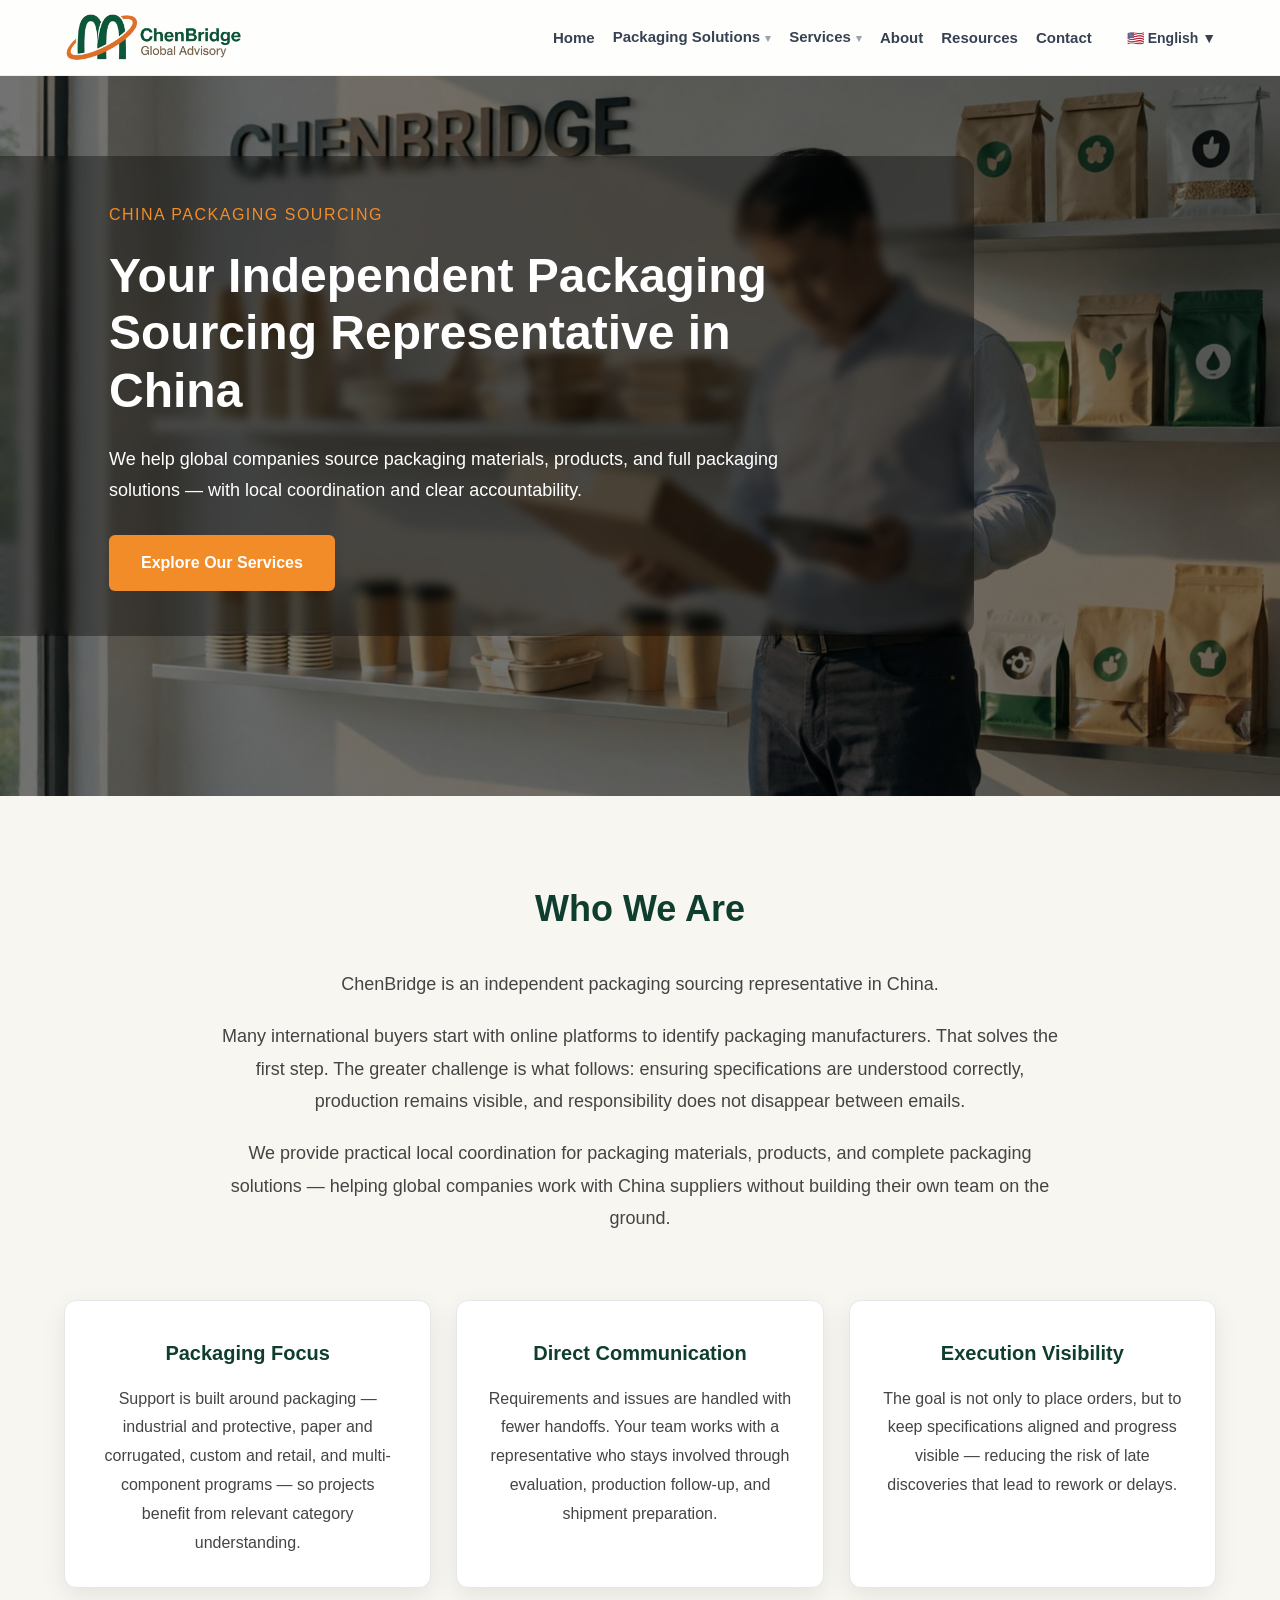
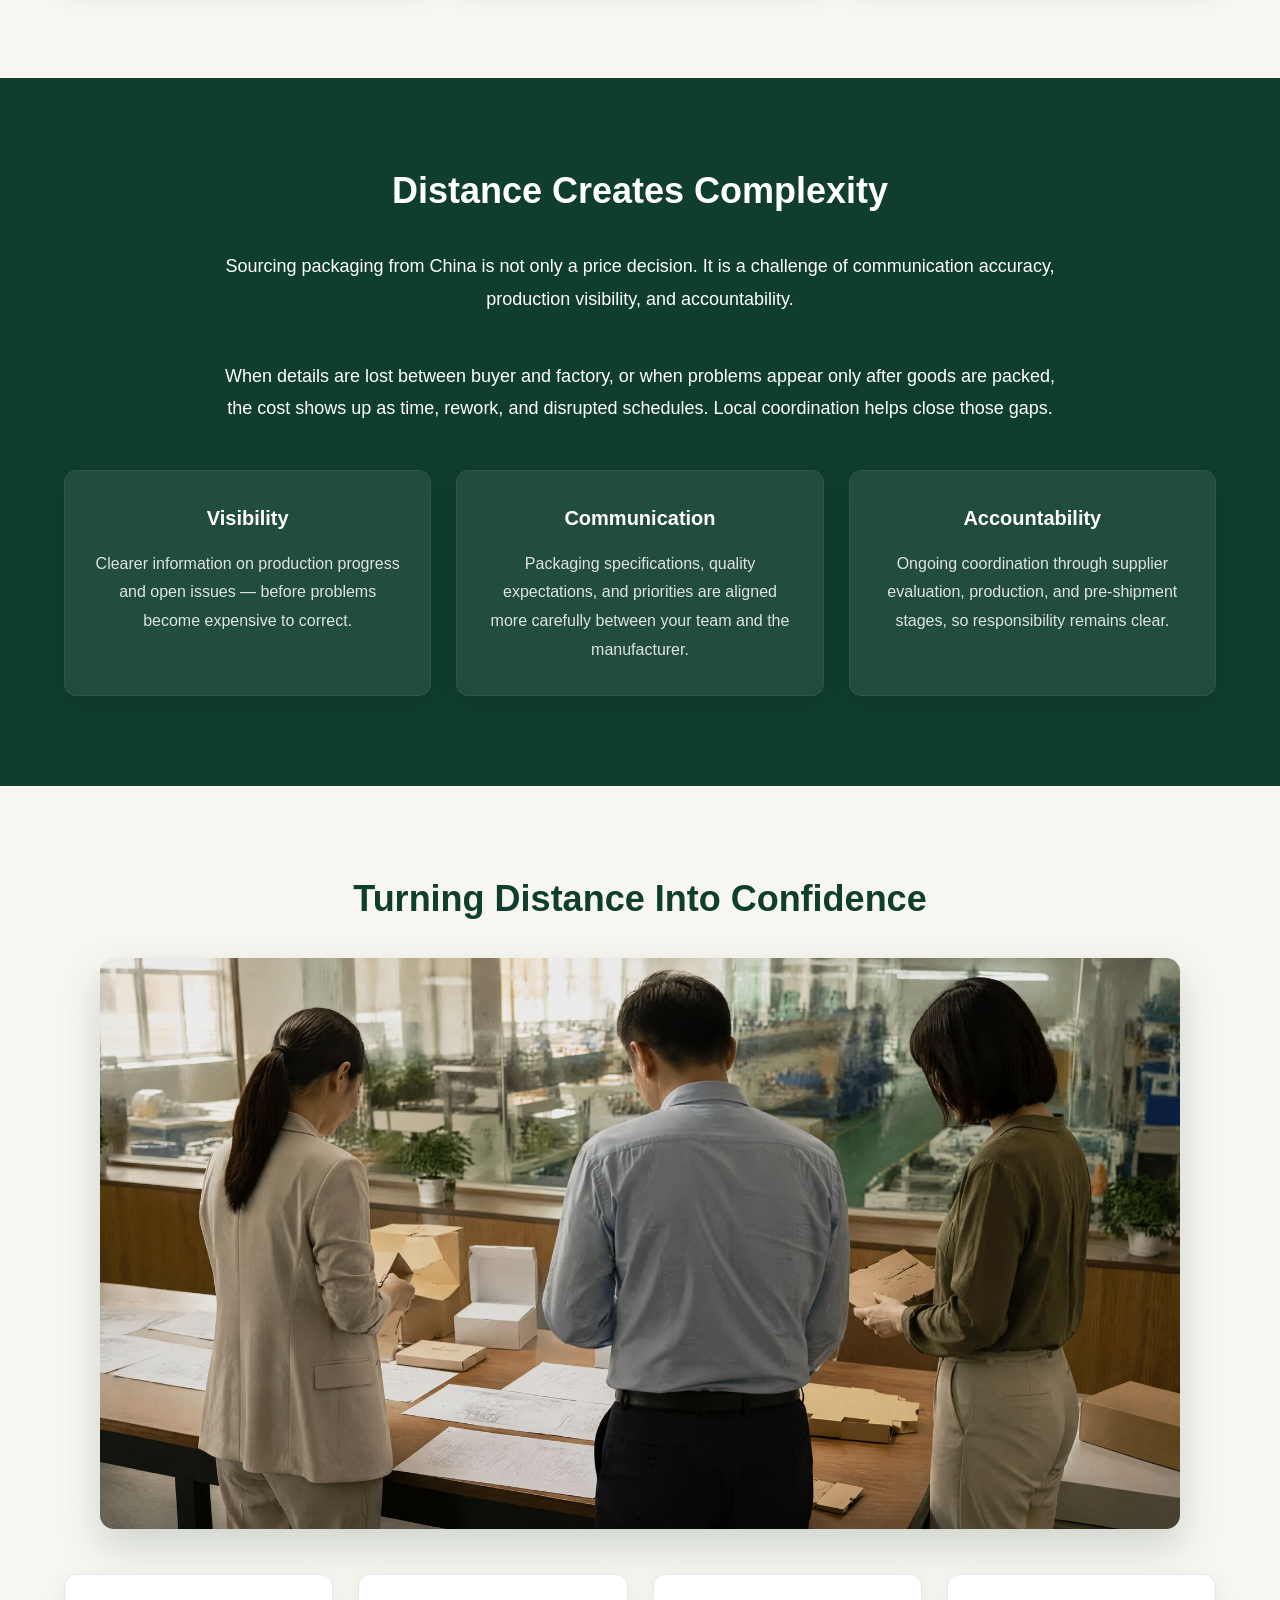
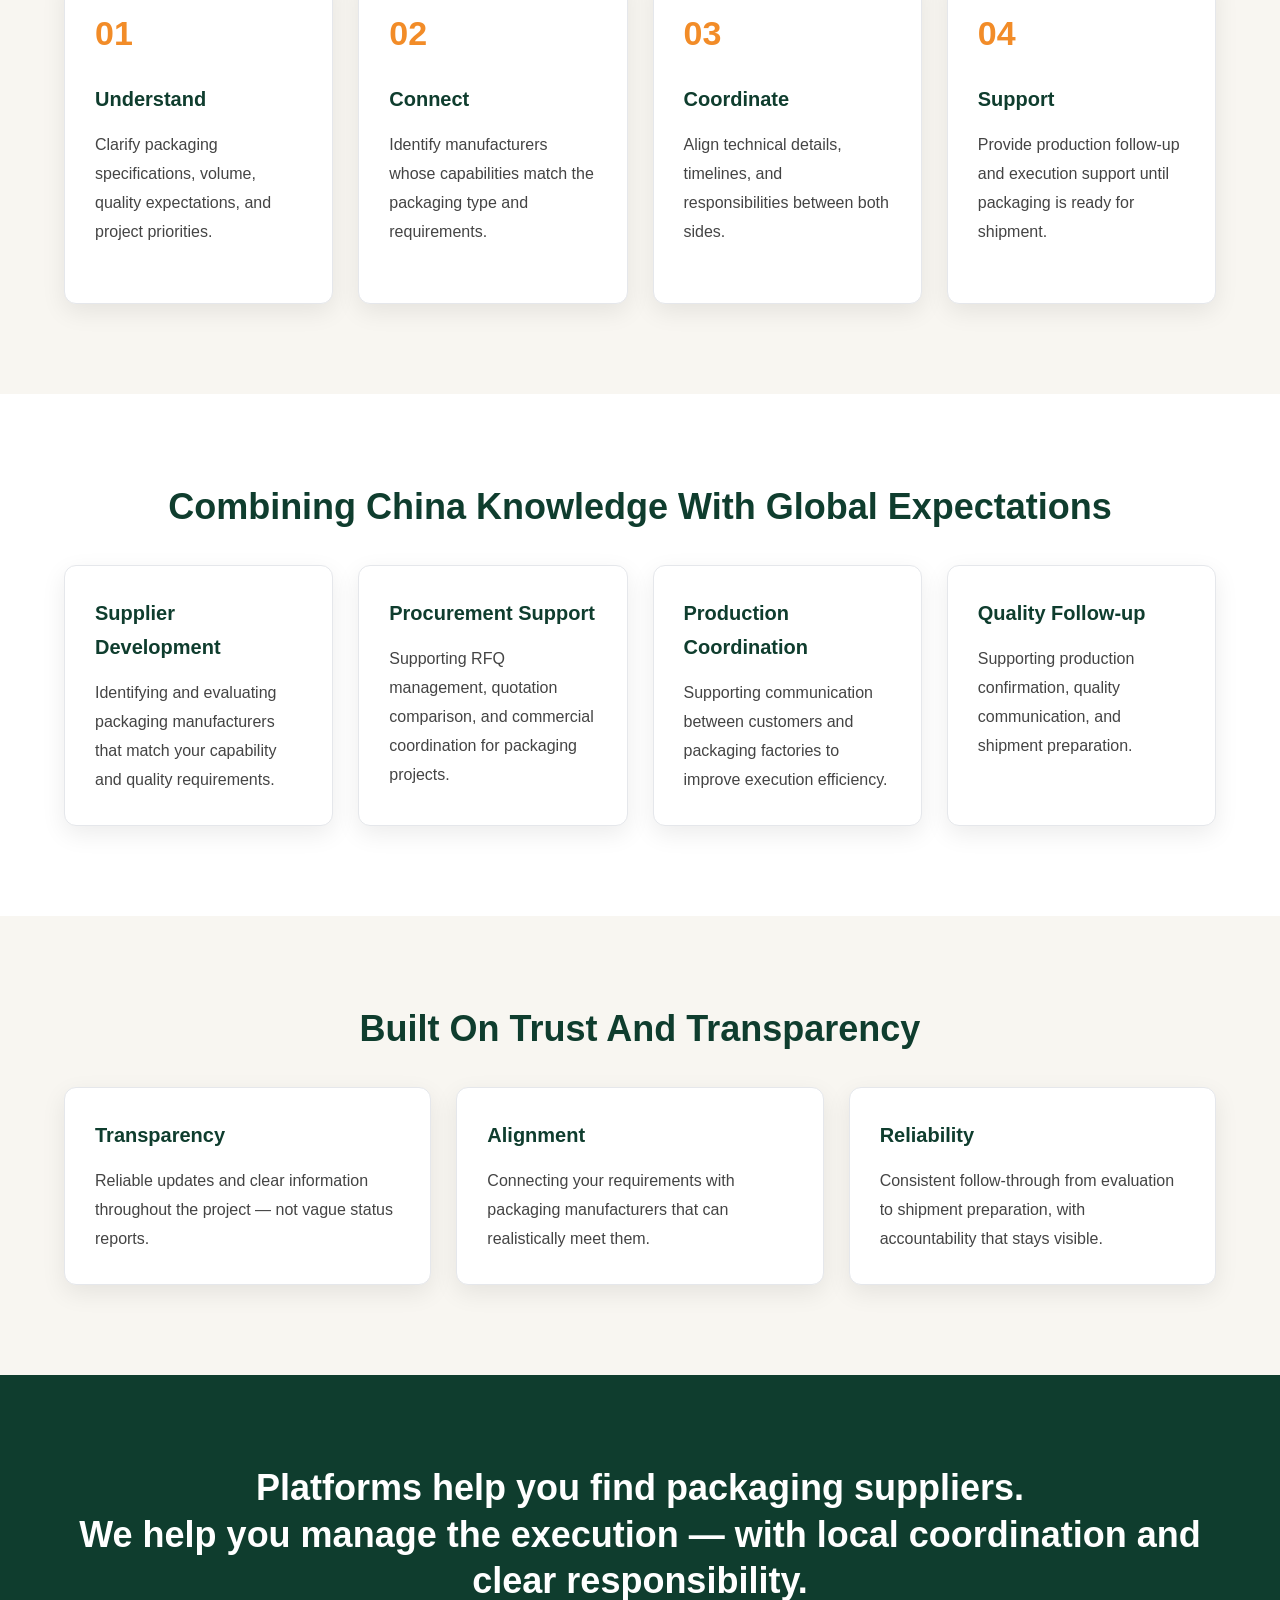
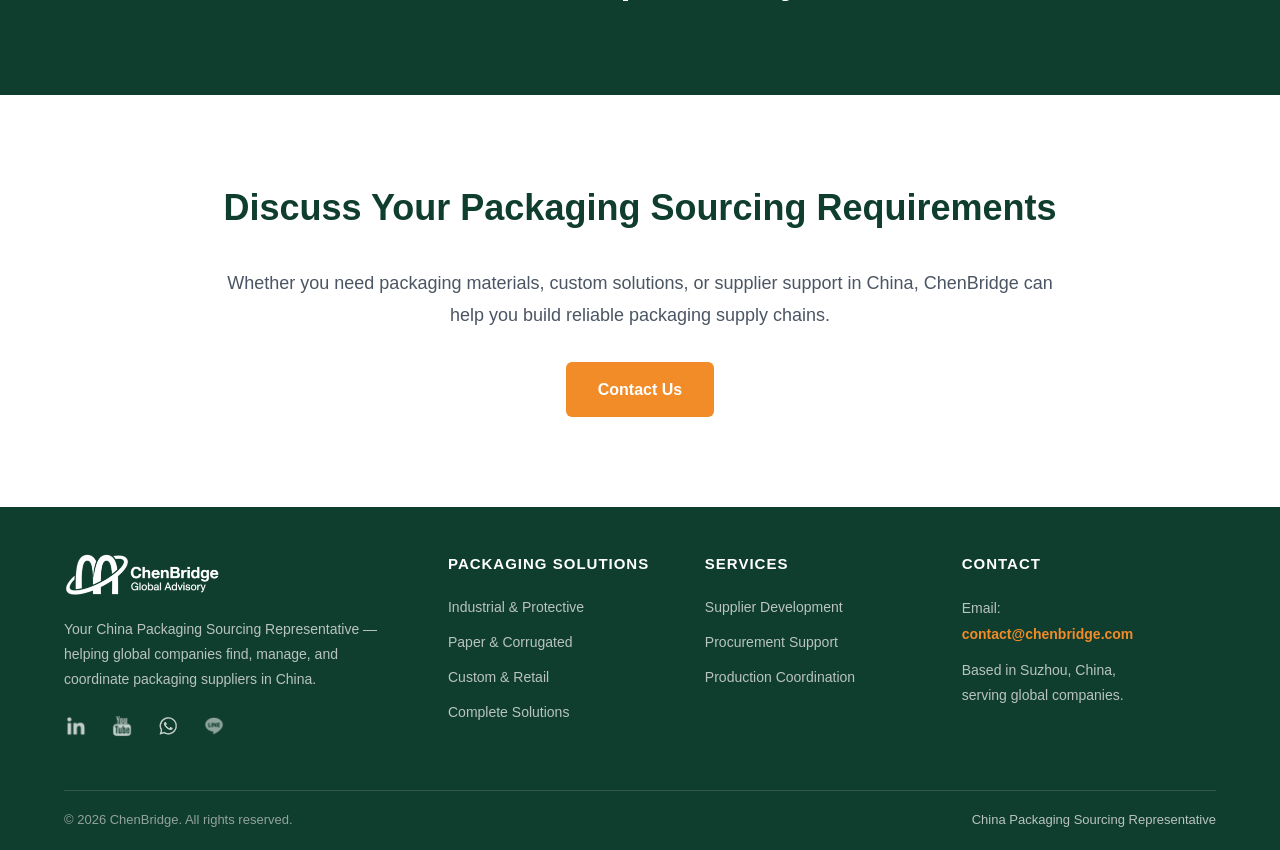
==== commit 2aa1ef9d: "Update" ====
--- a/about.html
+++ b/about.html
@@ -88,7 +88,7 @@
 
 <a href="about.html">About</a>
 
-<a href="insights.html">Insights</a>
+<a href="resources.html">Resources</a>
 
 <a href="contact.html">Contact</a>
 
@@ -474,11 +474,25 @@
 
 
 // Mobile menu toggle
-
 document.getElementById("menu-toggle").addEventListener("click", function(){
     document.getElementById("main-nav").classList.toggle("open");
 });
 
+// Mobile dropdown: click to expand/collapse (touch-friendly, no hover)
+document.querySelectorAll("#main-nav .dropdown > a").forEach(function(link){
+    link.addEventListener("click", function(e){
+        if (window.innerWidth <= 900) {
+            e.preventDefault();
+            var parent = this.parentElement;
+            var isOpen = parent.classList.contains("active");
+            document.querySelectorAll("#main-nav .dropdown").forEach(function(d){
+                d.classList.remove("active");
+            });
+            if (!isOpen) parent.classList.add("active");
+        }
+    });
+});
+
 </script>
 
 </body>
--- a/style.css
+++ b/style.css
@@ -1,731 +1,716 @@
 /* ==========================================
-   ChenBridge Website
-   Main Stylesheet — Packaging Sourcing Edition
-   (All original effects preserved: card hover,
-   hero slider, language switcher, image zoom)
-   ========================================== */
-
-
-/* ==========================================
-   Reset & Base
-   ========================================== */
+ ChenBridge Website
+ Main Stylesheet — Packaging Sourcing Edition
+ (All original effects preserved: card hover,
+ hero slider, language switcher, image zoom)
+ ========================================== */
+
+/* ==========================================
+ Reset & Base
+ ========================================== */
 
 * {
-    box-sizing: border-box;
-    margin: 0;
-    padding: 0;
-    font-family: Arial, Helvetica, sans-serif;
+ box-sizing: border-box;
+ margin: 0;
+ padding: 0;
+ font-family: Arial, Helvetica, sans-serif;
 }
 
 body {
-    color: #374151;
-    line-height: 1.7;
-    background: #F8F6F1;
-    top: 0 !important;
+ color: #374151;
+ line-height: 1.7;
+ background: #F8F6F1;
+ top: 0 !important;
 }
 
 html {
-    scroll-behavior: smooth;
+ scroll-behavior: smooth;
 }
 
 .container {
-    width: 90%;
-    max-width: 1200px;
-    margin: auto;
+ width: 90%;
+ max-width: 1200px;
+ margin: auto;
 }
 
 section[id] {
-    scroll-margin-top: 90px;
+ scroll-margin-top: 90px;
 }
 
 img {
-    max-width: 100%;
-}
-
-
-/* ==========================================
-   Header
-   ========================================== */
+ max-width: 100%;
+}
+
+/* ==========================================
+ Header
+ ========================================== */
 
 header {
-    padding: 10px 0;
-    border-bottom: 1px solid rgba(229, 231, 235, 0.6);
-    background: rgba(255, 255, 255, 0.85);
-    position: sticky;
-    top: 0;
-    z-index: 1000;
-    backdrop-filter: blur(12px);
-    -webkit-backdrop-filter: blur(12px);
+ padding: 10px 0;
+ border-bottom: 1px solid rgba(229, 231, 235, 0.6);
+ background: rgba(255, 255, 255, 0.85);
+ position: sticky;
+ top: 0;
+ z-index: 1000;
+ backdrop-filter: blur(12px);
+ -webkit-backdrop-filter: blur(12px);
 }
 
 .nav {
-    display: flex;
-    align-items: center;
+ display: flex;
+ align-items: center;
 }
 
 .brand {
-    margin-right: auto;
+ margin-right: auto;
 }
 
 .logo-img {
-    height: 55px;
-    width: auto;
-    display: block;
+ height: 55px;
+ width: auto;
+ display: block;
 }
 
 nav {
-    display: flex;
-    align-items: center;
+ display: flex;
+ align-items: center;
 }
 
 nav > a,
 nav .dropdown > a {
-    margin-left: 18px;
-    text-decoration: none;
-    color: #374151;
-    font-weight: 600;
-    font-size: 15px;
-    line-height: 40px;
-    display: inline-block;
+ margin-left: 18px;
+ text-decoration: none;
+ color: #374151;
+ font-weight: 600;
+ font-size: 15px;
+ line-height: 40px;
+ display: inline-block;
 }
 
 nav a:hover,
 nav .dropdown:hover > a {
-    color: #0F3D2E;
-}
-
-
-/* ==========================================
-   Navigation Dropdowns
-   ========================================== */
+ color: #0F3D2E;
+}
+
+/* ==========================================
+ Navigation Dropdowns
+ ========================================== */
 
 .dropdown {
-    position: relative;
+ position: relative;
 }
 
 .dropdown > a::after {
-    content: "▾";
-    font-size: 11px;
-    margin-left: 5px;
-    color: #9ca3af;
+ content: "▾";
+ font-size: 11px;
+ margin-left: 5px;
+ color: #9ca3af;
 }
 
 .dropdown-menu {
-    display: block;
-    position: absolute;
-    top: 100%;
-    left: 0;
-    background: white;
-    border: 1px solid #e5e7eb;
-    border-radius: 8px;
-    padding: 8px;
-    min-width: 260px;
-    box-shadow: 0 12px 30px rgba(0, 0, 0, 0.08);
-    z-index: 1100;
-    opacity: 0;
-    visibility: hidden;
-    transform: translateY(6px);
-    transition: opacity 0.2s ease, transform 0.2s ease, visibility 0s linear 1s;
+ display: block;
+ position: absolute;
+ top: 100%;
+ left: 0;
+ background: white;
+ border: 1px solid #e5e7eb;
+ border-radius: 8px;
+ padding: 8px;
+ min-width: 260px;
+ box-shadow: 0 12px 30px rgba(0, 0, 0, 0.08);
+ z-index: 1100;
+ opacity: 0;
+ visibility: hidden;
+ transform: translateY(6px);
+ transition: opacity 0.2s ease, transform 0.2s ease, visibility 0s linear 1s;
 }
 
 .dropdown-menu a {
-    display: block;
-    padding: 9px 14px;
-    text-decoration: none;
-    color: #374151;
-    font-size: 14px;
-    font-weight: 600;
-    border-radius: 6px;
-    white-space: nowrap;
+ display: block;
+ padding: 9px 14px;
+ text-decoration: none;
+ color: #374151;
+ font-size: 14px;
+ font-weight: 600;
+ border-radius: 6px;
+ white-space: nowrap;
 }
 
 .dropdown-menu a:hover {
-    background: #f3f4f6;
-    color: #0F3D2E;
+ background: #f3f4f6;
+ color: #0F3D2E;
 }
 
 .dropdown:hover .dropdown-menu {
-    opacity: 1;
-    visibility: visible;
-    transform: translateY(0);
-    transition-delay: 0s;
-}
-
-
-/* ==========================================
-   Mobile Menu Toggle
-   ========================================== */
+ opacity: 1;
+ visibility: visible;
+ transform: translateY(0);
+ transition-delay: 0s;
+}
+
+/* ==========================================
+ Mobile Menu Toggle
+ ========================================== */
 
 .menu-toggle {
-    display: none;
-    background: transparent;
-    border: none;
-    cursor: pointer;
-    padding: 8px;
-    margin-left: 15px;
+ display: none;
+ background: transparent;
+ border: none;
+ cursor: pointer;
+ padding: 8px;
+ margin-left: 15px;
 }
 
 .menu-toggle span {
-    display: block;
-    width: 24px;
-    height: 2px;
-    background: #0F3D2E;
-    margin: 5px 0;
-    border-radius: 2px;
-    transition: 0.3s;
-}
-
-
-/* ==========================================
-   Hero Slider (Home & About)
-   Background image + dark overlay + 3 slides
-   ========================================== */
+ display: block;
+ width: 24px;
+ height: 2px;
+ background: #0F3D2E;
+ margin: 5px 0;
+ border-radius: 2px;
+ transition: 0.3s;
+}
+
+/* ==========================================
+ Hero Slider (Home & About)
+ Background image + dark overlay + 3 slides
+ ========================================== */
 
 .hero-slider {
-    position: relative;
-    min-height: 720px;
-    display: flex;
-    align-items: center;
-    background-size: cover;
-    background-position: center;
+ position: relative;
+ min-height: 720px;
+ display: flex;
+ align-items: center;
+ background-size: cover;
+ background-position: center;
 }
 
 /* Semi-transparent dark overlay — preserved effect */
 
 .hero-slider::before {
-    content: "";
-    position: absolute;
-    inset: 0;
-    background: linear-gradient(rgba(0, 0, 0, 0.55), rgba(0, 0, 0, 0.55));
+ content: "";
+ position: absolute;
+ inset: 0;
+ background: linear-gradient(rgba(0, 0, 0, 0.55), rgba(0, 0, 0, 0.55));
 }
 
 .hero-slider .container {
-    position: relative;
-    z-index: 2;
+ position: relative;
+ z-index: 2;
 }
 
 .hero-content {
-    position: relative;
-    max-width: 820px;
-    padding: 45px;
-    transform: translateY(-40px);
-    z-index: 2;
+ position: relative;
+ max-width: 820px;
+ padding: 45px;
+ transform: translateY(-40px);
+ z-index: 2;
 }
 
 /* Frosted translucent text panel — preserved effect */
 
 .hero-content::before {
-    content: "";
-    position: absolute;
-    top: 0;
-    bottom: 0;
-    left: -90px;
-    right: -90px;
-    background: rgba(0, 0, 0, 0.35);
-    backdrop-filter: blur(5px);
-    -webkit-backdrop-filter: blur(5px);
-    border-radius: 16px;
-    z-index: -1;
+ content: "";
+ position: absolute;
+ top: 0;
+ bottom: 0;
+ left: -90px;
+ right: -90px;
+ background: rgba(0, 0, 0, 0.35);
+ backdrop-filter: blur(5px);
+ -webkit-backdrop-filter: blur(5px);
+ border-radius: 16px;
+ z-index: -1;
 }
 
 .hero-slide {
-    display: none;
-    animation: heroFade 0.9s ease;
+ display: none;
+ animation: heroFade 0.9s ease;
 }
 
 .hero-slide.active {
-    display: block;
+ display: block;
 }
 
 @keyframes heroFade {
-    from { opacity: 0; transform: translateY(12px); }
-    to   { opacity: 1; transform: translateY(0); }
+ from { opacity: 0; transform: translateY(12px); }
+ to { opacity: 1; transform: translateY(0); }
 }
 
 .hero-label {
-    display: inline-block;
-    color: #F28C28;
-    font-size: 14px;
-    font-weight: 700;
-    letter-spacing: 3px;
-    margin-bottom: 18px;
-    text-transform: uppercase;
+ display: inline-block;
+ color: #F28C28;
+ font-size: 14px;
+ font-weight: 700;
+ letter-spacing: 3px;
+ margin-bottom: 18px;
+ text-transform: uppercase;
 }
 
 .hero-slide h1 {
-    color: white;
-    font-size: 48px;
-    line-height: 1.2;
-    margin-bottom: 25px;
+ color: white;
+ font-size: 48px;
+ line-height: 1.2;
+ margin-bottom: 25px;
 }
 
 .hero-slide p {
-    color: white;
-    font-size: 18px;
-    line-height: 1.7;
-    max-width: 680px;
+ color: white;
+ font-size: 18px;
+ line-height: 1.7;
+ max-width: 680px;
 }
 
 /* Slide indicator dots */
 
 .hero-dots {
-    position: absolute;
-    bottom: 35px;
-    left: 50%;
-    transform: translateX(-50%);
-    z-index: 3;
-    display: flex;
-    gap: 10px;
+ position: absolute;
+ bottom: 35px;
+ left: 50%;
+ transform: translateX(-50%);
+ z-index: 3;
+ display: flex;
+ gap: 10px;
 }
 
 .hero-dots span {
-    width: 10px;
-    height: 10px;
-    border-radius: 50%;
-    background: rgba(255, 255, 255, 0.4);
-    cursor: pointer;
-    transition: 0.3s;
+ width: 10px;
+ height: 10px;
+ border-radius: 50%;
+ background: rgba(255, 255, 255, 0.4);
+ cursor: pointer;
+ transition: 0.3s;
 }
 
 .hero-dots span.active {
-    background: #F28C28;
-    transform: scale(1.2);
-}
-
-
-/* ==========================================
-   Inner Page Hero (text + image)
-   ========================================== */
+ background: #F28C28;
+ transform: scale(1.2);
+}
+
+/* ==========================================
+ Inner Page Hero (text + image)
+ ========================================== */
 
 .hero {
-    background: #F8F6F1;
-    padding: 90px 0 70px;
+ background: #F8F6F1;
+ padding: 90px 0 70px;
 }
 
 .hero-grid {
-    display: grid;
-    grid-template-columns: 1fr 1fr;
-    gap: 70px;
-    align-items: center;
+ display: grid;
+ grid-template-columns: 1fr 1fr;
+ gap: 70px;
+ align-items: center;
 }
 
 h1 {
-    font-size: 42px;
-    line-height: 1.2;
-    color: #0F3D2E;
-    margin-bottom: 20px;
+ font-size: 42px;
+ line-height: 1.2;
+ color: #0F3D2E;
+ margin-bottom: 20px;
 }
 
 .hero p {
-    font-size: 17px;
-    line-height: 1.6;
-    color: #4b5563;
-    margin: 12px 0;
+ font-size: 17px;
+ line-height: 1.6;
+ color: #4b5563;
+ margin: 12px 0;
 }
 
 .hero-image {
-    width: 100%;
-    max-width: 500px;
-    border-radius: 12px;
-    display: block;
-    margin: auto;
-    box-shadow: 0 20px 45px rgba(15, 61, 46, 0.15);
+ width: 100%;
+ max-width: 500px;
+ border-radius: 12px;
+ display: block;
+ margin: auto;
+ box-shadow: 0 20px 45px rgba(15, 61, 46, 0.15);
 }
 
 .page-label {
-    display: inline-block;
-    color: #B85E0A;
-    font-size: 13px;
-    font-weight: 700;
-    letter-spacing: 3px;
-    margin-bottom: 14px;
-    text-transform: uppercase;
+ display: inline-block;
+ color: #B85E0A;
+ font-size: 13px;
+ font-weight: 700;
+ letter-spacing: 3px;
+ margin-bottom: 14px;
+ text-transform: uppercase;
 }
 
 /* Keep the bright orange accent only on dark/photo hero backgrounds */
 .hero-slider .hero-label,
 .about-hero .hero-label {
-    color: #F28C28;
-}
-
-
-/* ==========================================
-   Buttons
-   ========================================== */
+ color: #F28C28;
+}
+
+/* ==========================================
+ Buttons
+ ========================================== */
 
 .btn {
-    background: #F28C28;
-    color: white;
-    padding: 15px 35px;
-    text-decoration: none;
-    border-radius: 5px;
-    font-weight: bold;
-    display: inline-block;
-    margin-top: 20px;
-    transition: 0.3s;
+ background: #F28C28;
+ color: white;
+ padding: 15px 35px;
+ text-decoration: none;
+ border-radius: 5px;
+ font-weight: bold;
+ display: inline-block;
+ margin-top: 20px;
+ transition: 0.3s;
 }
 
 .btn:hover {
-    background: #D96F16;
-    transform: translateY(-2px);
+ background: #D96F16;
+ transform: translateY(-2px);
 }
 
 .btn-outline {
-    background: transparent;
-    border: 2px solid white;
-    color: white;
+ background: transparent;
+ border: 2px solid white;
+ color: white;
 }
 
 .btn-outline:hover {
-    background: rgba(255, 255, 255, 0.12);
-    border-color: white;
-}
-
-
-/* ==========================================
-   Sections
-   ========================================== */
+ background: rgba(255, 255, 255, 0.12);
+ border-color: white;
+}
+
+/* ==========================================
+ Sections
+ ========================================== */
 
 section {
-    padding: 60px 0;
+ padding: 60px 0;
 }
 
 section h2 {
-    font-size: 36px;
-    color: #0F3D2E;
-    margin-bottom: 35px;
-    text-align: center;
+ font-size: 36px;
+ color: #0F3D2E;
+ margin-bottom: 35px;
+ text-align: center;
 }
 
 .section-sub {
-    font-size: 16px;
-    max-width: 760px;
-    margin: -15px auto 35px;
-    color: #4b5563;
-    text-align: center;
-    line-height: 1.8;
+ font-size: 16px;
+ max-width: 760px;
+ margin: -15px auto 35px;
+ color: #4b5563;
+ text-align: center;
+ line-height: 1.8;
 }
 
 .text {
-    font-size: 16px;
-    max-width: 900px;
-    margin: 0 auto 35px;
-    color: #4b5563;
-    text-align: center;
-    line-height: 1.8;
-}
-
-
-/* ==========================================
-   Cards (hover lift effect preserved)
-   ========================================== */
+ font-size: 16px;
+ max-width: 900px;
+ margin: 0 auto 35px;
+ color: #4b5563;
+ text-align: center;
+ line-height: 1.8;
+}
+
+/* ==========================================
+ Cards (hover lift effect preserved)
+ ========================================== */
 
 .cards {
-    display: grid;
-    grid-template-columns: repeat(4, 1fr);
-    gap: 25px;
+ display: grid;
+ grid-template-columns: repeat(4, 1fr);
+ gap: 25px;
 }
 
 .three-col {
-    grid-template-columns: repeat(3, 1fr);
+ grid-template-columns: repeat(3, 1fr);
 }
 
 .four-col {
-    grid-template-columns: repeat(4, 1fr);
+ grid-template-columns: repeat(4, 1fr);
 }
 
 .two-col {
-    grid-template-columns: repeat(2, 1fr);
+ grid-template-columns: repeat(2, 1fr);
 }
 
 .card {
-    border: 1px solid #e5e7eb;
-    padding: 30px;
-    border-radius: 10px;
-    background: white;
-    transition: 0.3s;
+ border: 1px solid #e5e7eb;
+ padding: 30px;
+ border-radius: 10px;
+ background: white;
+ transition: 0.3s;
 }
 
 .card h3 {
-    color: #0F3D2E;
-    margin-bottom: 15px;
-    font-size: 20px;
+ color: #0F3D2E;
+ margin-bottom: 15px;
+ font-size: 20px;
 }
 
 .card p {
-    color: #4b5563;
+ color: #4b5563;
 }
 
 .card:hover {
-    transform: translateY(-5px);
-    box-shadow: 0 10px 25px rgba(0, 0, 0, 0.08);
+ transform: translateY(-5px);
+ box-shadow: 0 10px 25px rgba(0, 0, 0, 0.08);
 }
 
 .card a {
-    color: #0F3D2E;
-    text-decoration: none;
-    font-weight: 600;
-    display: inline-block;
-    margin-top: 15px;
+ color: #0F3D2E;
+ text-decoration: none;
+ font-weight: 600;
+ display: inline-block;
+ margin-top: 15px;
 }
 
 .card a:hover {
-    color: #F28C28;
+ color: #F28C28;
 }
 
 /* Numbered process step */
 
 .step-num {
-    display: inline-block;
-    color: #F28C28;
-    font-size: 26px;
-    font-weight: 800;
-    margin-bottom: 12px;
-}
-
-
-/* ==========================================
-   Dark Section
-   ========================================== */
+ display: inline-block;
+ color: #F28C28;
+ font-size: 26px;
+ font-weight: 800;
+ margin-bottom: 12px;
+}
+
+/* ==========================================
+ Dark Section
+ ========================================== */
 
 .dark {
-    background: #0F3D2E;
-    color: white;
+ background: #0F3D2E;
+ color: white;
 }
 
 .dark h2,
 .dark h3 {
-    color: white;
+ color: white;
 }
 
 .dark-card {
-    border-color: #315747;
-    background: transparent;
-    text-align: center;
+ border-color: #315747;
+ background: transparent;
+ text-align: center;
 }
 
 .dark-card p {
-    color: #e5e7eb;
+ color: #e5e7eb;
 }
 
 .dark .card a,
 .dark-card a {
-    color: white;
+ color: white;
 }
 
 .dark .card a:hover,
 .dark-card a:hover {
-    color: #F28C28;
+ color: #F28C28;
 }
 
 .light-section {
-    background: white;
-}
-
-
-/* ==========================================
-   Tags
-   ========================================== */
+ background: white;
+}
+
+/* ==========================================
+ Tags
+ ========================================== */
 
 .tags {
-    display: flex;
-    flex-wrap: wrap;
-    gap: 15px;
-    justify-content: center;
+ display: flex;
+ flex-wrap: wrap;
+ gap: 15px;
+ justify-content: center;
 }
 
 .tags span {
-    background: white;
-    padding: 12px 20px;
-    border-radius: 30px;
-    color: #0F3D2E;
-    font-weight: 600;
-    border: 1px solid #e5e7eb;
+ background: white;
+ padding: 12px 20px;
+ border-radius: 30px;
+ color: #0F3D2E;
+ font-weight: 600;
+ border: 1px solid #e5e7eb;
 }
 
 .dark .tags span {
-    background: rgba(255, 255, 255, 0.08);
-    border-color: #315747;
-    color: white;
-}
-
-
-/* ==========================================
-   Contact
-   ========================================== */
+ background: rgba(255, 255, 255, 0.08);
+ border-color: #315747;
+ color: white;
+}
+
+/* ==========================================
+ Contact
+ ========================================== */
 
 .contact {
-    background: white;
-    text-align: center;
+ background: white;
+ text-align: center;
 }
 
 .contact h2,
 .contact p {
-    text-align: center;
+ text-align: center;
 }
 
 .contact .mail-link {
-    display: inline-block;
-    font-size: 26px;
-    color: #F28C28;
-    text-decoration: none;
-    font-weight: bold;
+ display: inline-block;
+ font-size: 26px;
+ color: #F28C28;
+ text-decoration: none;
+ font-weight: bold;
 }
 
 .contact .mail-link:hover {
-    color: #D96F16;
-}
-
-
-/* ==========================================
-   Social Icons
-   ========================================== */
+ color: #D96F16;
+}
+
+/* ==========================================
+ Social Icons
+ ========================================== */
 
 .social-icons {
-    display: flex;
-    justify-content: center;
-    gap: 15px;
-    margin-top: 20px;
+ display: flex;
+ justify-content: center;
+ gap: 15px;
+ margin-top: 20px;
 }
 
 .social-icons img {
-    width: 24px;
-    height: 24px;
-    transition: 0.3s;
+ width: 24px;
+ height: 24px;
+ transition: 0.3s;
 }
 
 .social-icons a:hover img {
-    transform: translateY(-3px);
-    opacity: 0.8;
-}
-
-
-/* ==========================================
-   Footer — International Edition
-   ========================================== */
+ transform: translateY(-3px);
+ opacity: 0.8;
+}
+
+/* ==========================================
+ Footer — International Edition
+ ========================================== */
 
 footer {
-    background: #0F3D2E;
-    color: #d1d5db;
-    font-size: 14px;
+ background: #0F3D2E;
+ color: #d1d5db;
+ font-size: 14px;
 }
 
 .footer-main {
-    display: grid;
-    grid-template-columns: 1.6fr 1fr 1fr 1.2fr;
-    gap: 45px;
-    padding: 44px 0 34px;
+ display: grid;
+ grid-template-columns: 1.6fr 1fr 1fr 1.2fr;
+ gap: 45px;
+ padding: 44px 0 34px;
 }
 
 .footer-brand img {
-    height: 48px;
-    width: auto;
-    margin-bottom: 18px;
-    display: block;
+ height: 48px;
+ width: auto;
+ margin-bottom: 18px;
+ display: block;
 }
 
 .footer-brand p {
-    color: #b9c4be;
-    line-height: 1.8;
-    max-width: 320px;
+ color: #b9c4be;
+ line-height: 1.8;
+ max-width: 320px;
 }
 
 .footer-col h4 {
-    color: white;
-    font-size: 15px;
-    letter-spacing: 1px;
-    margin-bottom: 20px;
-    text-transform: uppercase;
+ color: white;
+ font-size: 15px;
+ letter-spacing: 1px;
+ margin-bottom: 20px;
+ text-transform: uppercase;
 }
 
 .footer-col a {
-    display: block;
-    color: #b9c4be;
-    text-decoration: none;
-    margin-bottom: 11px;
-    transition: 0.25s;
+ display: block;
+ color: #b9c4be;
+ text-decoration: none;
+ margin-bottom: 11px;
+ transition: 0.25s;
 }
 
 .footer-col a:hover {
-    color: #F28C28;
-    padding-left: 4px;
+ color: #F28C28;
+ padding-left: 4px;
 }
 
 .footer-contact p {
-    color: #b9c4be;
-    margin-bottom: 11px;
+ color: #b9c4be;
+ margin-bottom: 11px;
 }
 
 .footer-contact a {
-    color: #F28C28;
-    text-decoration: none;
-    font-weight: 600;
+ color: #F28C28;
+ text-decoration: none;
+ font-weight: 600;
 }
 
 .footer-contact a:hover {
-    color: #f5a956;
+ color: #f5a956;
 }
 
 .footer-social {
-    display: flex;
-    gap: 22px;
-    margin-top: 22px;
-    align-items: center;
+ display: flex;
+ gap: 22px;
+ margin-top: 22px;
+ align-items: center;
 }
 
 .footer-social a {
-    display: inline-flex;
-    align-items: center;
-    opacity: 0.75;
-    transition: opacity 0.3s ease, transform 0.3s ease;
+ display: inline-flex;
+ align-items: center;
+ opacity: 0.75;
+ transition: opacity 0.3s ease, transform 0.3s ease;
 }
 
 .footer-social a:hover {
-    opacity: 1;
-    transform: translateY(-3px);
+ opacity: 1;
+ transform: translateY(-3px);
 }
 
 .footer-social img {
-    width: 24px;
-    height: 24px;
-    display: block;
+ width: 24px;
+ height: 24px;
+ display: block;
 }
 
 .footer-bottom {
-    border-top: 1px solid #315747;
-    padding: 18px 0;
-    display: flex;
-    justify-content: space-between;
-    align-items: center;
-    flex-wrap: wrap;
-    gap: 10px;
-    color: #93a39b;
-    font-size: 13px;
+ border-top: 1px solid #315747;
+ padding: 18px 0;
+ display: flex;
+ justify-content: space-between;
+ align-items: center;
+ flex-wrap: wrap;
+ gap: 10px;
+ color: #93a39b;
+ font-size: 13px;
 }
 
 .footer-bottom .footer-tagline {
-    color: #b9c4be;
-}
-
-
-/* ==========================================
-   Google Translate
-   ========================================== */
+ color: #b9c4be;
+}
+
+/* ==========================================
+ Google Translate
+ ========================================== */
 
 .goog-te-banner-frame,
 .goog-te-banner-frame.skiptranslate {
-    display: none !important;
-    visibility: hidden !important;
+ display: none !important;
+ visibility: hidden !important;
 }
 
 .skiptranslate iframe {
-    display: none !important;
+ display: none !important;
 }
 
 #google_translate_element {
-    position: fixed;
-    left: -9999px;
-    top: -9999px;
+ position: fixed;
+ left: -9999px;
+ top: -9999px;
 }
 
 /* Hide all Google Translate popups, tooltips and floating icons */
@@ -738,798 +723,810 @@
 #goog-gt-tt,
 .VIpgJd-ZVi9od-ORHb-OEVmcd,
 .skiptranslate > iframe {
-    display: none !important;
-    visibility: hidden !important;
-}
-
-
-/* ==========================================
-   Language Switcher
-   ========================================== */
+ display: none !important;
+ visibility: hidden !important;
+}
+
+/* ==========================================
+ Language Switcher
+ ========================================== */
 
 .language-switcher {
-    position: relative;
-    margin-left: 35px;
+ position: relative;
+ margin-left: 35px;
 }
 
 #language-button {
-    background: transparent;
-    border: none;
-    font-size: 14px;
-    cursor: pointer;
-    color: #374151;
-    font-weight: 600;
+ background: transparent;
+ border: none;
+ font-size: 14px;
+ cursor: pointer;
+ color: #374151;
+ font-weight: 600;
 }
 
 .language-menu {
-    display: block;
-    position: absolute;
-    top: 35px;
-    right: 0;
-    background: white;
-    border: 1px solid #e5e7eb;
-    border-radius: 8px;
-    padding: 10px;
-    min-width: 160px;
-    z-index: 1200;
-    opacity: 0;
-    visibility: hidden;
-    transform: translateY(6px);
-    transition: opacity 0.2s ease, transform 0.2s ease, visibility 0s linear 1s;
+ display: block;
+ position: absolute;
+ top: 35px;
+ right: 0;
+ background: white;
+ border: 1px solid #e5e7eb;
+ border-radius: 8px;
+ padding: 10px;
+ min-width: 160px;
+ z-index: 1200;
+ opacity: 0;
+ visibility: hidden;
+ transform: translateY(6px);
+ transition: opacity 0.2s ease, transform 0.2s ease, visibility 0s linear 1s;
 }
 
 .language-menu a {
-    display: block;
-    padding: 8px 12px;
-    text-decoration: none;
-    color: #374151;
+ display: block;
+ padding: 8px 12px;
+ text-decoration: none;
+ color: #374151;
 }
 
 .language-menu a:hover {
-    background: #f3f4f6;
+ background: #f3f4f6;
 }
 
 .language-switcher:hover .language-menu {
-    opacity: 1;
-    visibility: visible;
-    transform: translateY(0);
-    transition-delay: 0s;
-}
-
-
-/* ==========================================
-   Packaging Capability Showcase
-   (image zoom hover effect preserved)
-   ========================================== */
+ opacity: 1;
+ visibility: visible;
+ transform: translateY(0);
+ transition-delay: 0s;
+}
+
+/* ==========================================
+ Packaging Capability Showcase
+ (image zoom hover effect preserved)
+ ========================================== */
 
 .capability-showcase {
-    background: #F8F6F1;
+ background: #F8F6F1;
 }
 
 .showcase-grid {
-    display: grid;
-    grid-template-columns: repeat(4, 1fr);
-    gap: 25px;
+ display: grid;
+ grid-template-columns: repeat(4, 1fr);
+ gap: 25px;
 }
 
 .showcase-card {
-    overflow: hidden;
-    border-radius: 12px;
+ overflow: hidden;
+ border-radius: 12px;
 }
 
 .image-slider {
-    position: relative;
-    width: 100%;
-    height: 280px;
-    overflow: hidden;
-    border-radius: 12px;
-    background: white;
+ position: relative;
+ width: 100%;
+ height: 280px;
+ overflow: hidden;
+ border-radius: 12px;
+ background: white;
 }
 
 .image-slider img {
-    width: 100%;
-    height: 100%;
-    object-fit: cover;
-    display: block;
-    transition: 0.5s;
+ width: 100%;
+ height: 100%;
+ object-fit: cover;
+ display: block;
+ transition: 0.5s;
 }
 
 .image-slider:hover img {
-    transform: scale(1.05);
+ transform: scale(1.05);
 }
 
 /* Overlay */
 
 .overlay {
-    position: absolute;
-    left: 0;
-    bottom: 0;
-    width: 100%;
-    padding: 12px 15px;
-    background: rgba(0, 0, 0, 0.45);
-    color: white;
-    text-align: center;
+ position: absolute;
+ left: 0;
+ bottom: 0;
+ width: 100%;
+ padding: 12px 15px;
+ background: rgba(0, 0, 0, 0.45);
+ color: white;
+ text-align: center;
 }
 
 .overlay h3 {
-    margin: 0;
-    color: white;
-    font-size: 18px;
-    font-weight: 700;
+ margin: 0;
+ color: white;
+ font-size: 18px;
+ font-weight: 700;
 }
 
 .overlay span {
-    display: block;
-    margin-top: 3px;
-    font-size: 13px;
-    color: #f3f4f6;
-}
-
-
-/* ==========================================
-   About Page Compatibility
-   ========================================== */
+ display: block;
+ margin-top: 3px;
+ font-size: 13px;
+ color: #f3f4f6;
+}
+
+/* ==========================================
+ About Page Compatibility
+ ========================================== */
 
 .leadership-grid {
-    display: grid;
-    grid-template-columns: 1fr 1fr;
-    gap: 60px;
-    align-items: center;
+ display: grid;
+ grid-template-columns: 1fr 1fr;
+ gap: 60px;
+ align-items: center;
 }
 
 .leadership-image {
-    width: 100%;
-    max-width: 400px;
-    border-radius: 12px;
-}
-
-
-/* ==========================================
-   Large Screens (desktop monitors)
-   ========================================== */
+ width: 100%;
+ max-width: 400px;
+ border-radius: 12px;
+}
+
+/* ==========================================
+ Large Screens (desktop monitors)
+ ========================================== */
 
 @media (min-width: 1500px) {
 
-    .container {
-        max-width: 1320px;
-    }
-
-    .hero-slider {
-        min-height: 780px;
-    }
-
-    .hero-slide h1 {
-        font-size: 54px;
-    }
-
-    section h2 {
-        font-size: 40px;
-    }
-}
-
-
-/* ==========================================
-   Tablet / Small Laptop Responsive
-   ========================================== */
+ .container {
+ max-width: 1320px;
+ }
+
+ .hero-slider {
+ min-height: 780px;
+ }
+
+ .hero-slide h1 {
+ font-size: 54px;
+ }
+
+ section h2 {
+ font-size: 40px;
+ }
+}
+
+/* ==========================================
+ Tablet / Small Laptop Responsive
+ ========================================== */
 
 @media (max-width: 1100px) and (min-width: 901px) {
 
-    .cards,
-    .four-col {
-        grid-template-columns: repeat(2, 1fr);
-    }
-
-    .showcase-grid {
-        grid-template-columns: repeat(2, 1fr);
-    }
-
-    .three-col {
-        grid-template-columns: repeat(3, 1fr);
-        gap: 20px;
-    }
-
-    .footer-main {
-        grid-template-columns: 1fr 1fr;
-        gap: 35px;
-    }
-
-    h1 {
-        font-size: 36px;
-    }
-
-    .hero-slide h1 {
-        font-size: 40px;
-    }
-
-    .hero-slider {
-        min-height: 640px;
-    }
-
-    .hero-content::before {
-        left: -30px;
-        right: -30px;
-    }
-
-    nav > a,
-    nav .dropdown > a {
-        margin-left: 12px;
-        font-size: 14px;
-    }
-}
-
-
-/* ==========================================
-   Mobile Responsive
-   ========================================== */
+ .cards,
+ .four-col {
+ grid-template-columns: repeat(2, 1fr);
+ }
+
+ .showcase-grid {
+ grid-template-columns: repeat(2, 1fr);
+ }
+
+ .three-col {
+ grid-template-columns: repeat(3, 1fr);
+ gap: 20px;
+ }
+
+ .footer-main {
+ grid-template-columns: 1fr 1fr;
+ gap: 35px;
+ }
+
+ h1 {
+ font-size: 36px;
+ }
+
+ .hero-slide h1 {
+ font-size: 40px;
+ }
+
+ .hero-slider {
+ min-height: 640px;
+ }
+
+ .hero-content::before {
+ left: -30px;
+ right: -30px;
+ }
+
+ nav > a,
+ nav .dropdown > a {
+ margin-left: 12px;
+ font-size: 14px;
+ }
+}
+
+/* ==========================================
+ Mobile Responsive
+ ========================================== */
 
 @media (max-width: 900px) {
 
-    header {
-        padding: 12px 0;
-    }
-
-    .logo-img {
-        height: 50px;
-    }
-
-    .menu-toggle {
-        display: block;
-    }
-
-    nav {
-        display: none;
-        position: absolute;
-        top: 100%;
-        left: 0;
-        right: 0;
-        background: white;
-        flex-direction: column;
-        align-items: stretch;
-        padding: 10px 5%;
-        border-bottom: 1px solid #e5e7eb;
-        box-shadow: 0 15px 30px rgba(0, 0, 0, 0.08);
-    }
-
-    nav.open {
-        display: flex;
-    }
-
-    nav > a,
-    nav .dropdown > a {
-        margin-left: 0;
-        padding: 6px 0;
-        line-height: 1.6;
-    }
-
-    .dropdown-menu {
-        position: static;
-        display: block;
-        border: none;
-        box-shadow: none;
-        padding: 0 0 8px 16px;
-        min-width: 0;
-    }
-
-    .dropdown-menu a {
-        padding: 6px 0;
-        font-weight: 500;
-        color: #6b7280;
-    }
-
-    .language-switcher {
-        margin-left: auto;
-    }
-
-    #language-button {
-        font-size: 14px;
-    }
-
-    /* Hero slider mobile */
-
-    .hero-slider {
-        min-height: 560px;
-    }
-
-    .hero-content {
-        padding: 30px 20px;
-        transform: none;
-    }
-
-    .hero-content::before {
-        left: -15px;
-        right: -15px;
-    }
-
-    .hero-slide h1 {
-        font-size: 32px;
-        line-height: 1.2;
-    }
-
-    .hero-slide p {
-        font-size: 16px;
-    }
-
-    /* Inner hero mobile */
-
-    .hero {
-        padding: 40px 0;
-    }
-
-    .hero-grid {
-        grid-template-columns: 1fr;
-        gap: 35px;
-    }
-
-    .hero h1,
-    h1 {
-        font-size: 34px;
-        line-height: 1.15;
-    }
-
-    .hero p {
-        font-size: 16px;
-    }
-
-    .hero-image {
-        margin-top: 25px;
-    }
-
-    h2,
-    section h2 {
-        font-size: 30px !important;
-        line-height: 1.25;
-    }
-
-    .cards,
-    .three-col,
-    .four-col,
-    .two-col,
-    .showcase-grid {
-        grid-template-columns: 1fr;
-    }
-
-    .card {
-        padding: 22px;
-    }
-
-    .card h3 {
-        font-size: 20px;
-        line-height: 1.3;
-    }
-
-    .card p {
-        font-size: 16px;
-        line-height: 1.6;
-    }
-
-    section > .container > p {
-        text-align: center;
-    }
-
-    .dark h2 {
-        font-size: 30px;
-    }
-
-    .image-slider {
-        height: 220px;
-    }
-
-    .contact h2 {
-        font-size: 30px;
-        line-height: 1.25;
-    }
-
-    .contact .text {
-        font-size: 16px;
-        line-height: 1.7;
-        padding: 0 10px;
-    }
-
-    .contact .mail-link {
-        font-size: 22px;
-    }
-
-    /* Footer mobile */
-
-    .footer-main {
-        grid-template-columns: 1fr;
-        gap: 35px;
-        padding: 50px 0 40px;
-    }
-
-    .footer-bottom {
-        justify-content: center;
-        text-align: center;
-    }
-}
-
-
-/* ==========================================
-   Small Phones
-   ========================================== */
+ header {
+ padding: 12px 0;
+ }
+
+ .logo-img {
+ height: 50px;
+ }
+
+ .menu-toggle {
+ display: block;
+ }
+
+ nav {
+ display: none;
+ position: absolute;
+ top: 100%;
+ left: 0;
+ right: 0;
+ background: white;
+ flex-direction: column;
+ align-items: stretch;
+ padding: 10px 5%;
+ border-bottom: 1px solid #e5e7eb;
+ box-shadow: 0 15px 30px rgba(0, 0, 0, 0.08);
+ }
+
+ nav.open {
+ display: flex;
+ }
+
+ nav > a,
+ nav .dropdown > a {
+ margin-left: 0;
+ padding: 6px 0;
+ line-height: 1.6;
+ }
+
+ .dropdown-menu {
+ position: static;
+ display: none;
+ border: none;
+ box-shadow: none;
+ padding: 0 0 8px 16px;
+ min-width: 0;
+ opacity: 1;
+ visibility: visible;
+ transform: none;
+ transition: none;
+ max-height: none;
+ overflow: visible;
+ }
+
+ /* Mobile: only show submenu when .active (click), never on hover */
+ .dropdown:hover .dropdown-menu {
+ display: none;
+ }
+
+ .dropdown.active .dropdown-menu {
+ display: block;
+ }
+
+ .dropdown-menu a {
+ padding: 6px 0;
+ font-weight: 500;
+ color: #6b7280;
+ }
+
+ /* Keep header above content when menu is open */
+ header {
+ position: sticky;
+ z-index: 1000;
+ }
+
+ nav.open {
+ z-index: 1001;
+ }
+
+ .language-switcher {
+ margin-left: auto;
+ }
+
+ #language-button {
+ font-size: 14px;
+ }
+
+ /* Hero slider mobile */
+
+ .hero-slider {
+ min-height: 560px;
+ }
+
+ .hero-content {
+ padding: 30px 20px;
+ transform: none;
+ }
+
+ .hero-content::before {
+ left: -15px;
+ right: -15px;
+ }
+
+ .hero-slide h1 {
+ font-size: 32px;
+ line-height: 1.2;
+ }
+
+ .hero-slide p {
+ font-size: 16px;
+ }
+
+ /* Inner hero mobile */
+
+ .hero {
+ padding: 40px 0;
+ }
+
+ .hero-grid {
+ grid-template-columns: 1fr;
+ gap: 35px;
+ }
+
+ .hero h1,
+ h1 {
+ font-size: 34px;
+ line-height: 1.15;
+ }
+
+ .hero p {
+ font-size: 16px;
+ }
+
+ .hero-image {
+ margin-top: 25px;
+ }
+
+ h2,
+ section h2 {
+ font-size: 30px !important;
+ line-height: 1.25;
+ }
+
+ .cards,
+ .three-col,
+ .four-col,
+ .two-col,
+ .showcase-grid {
+ grid-template-columns: 1fr;
+ }
+
+ .card {
+ padding: 22px;
+ }
+
+ .card h3 {
+ font-size: 20px;
+ line-height: 1.3;
+ }
+
+ .card p {
+ font-size: 16px;
+ line-height: 1.6;
+ }
+
+ section > .container > p {
+ text-align: center;
+ }
+
+ .dark h2 {
+ font-size: 30px;
+ }
+
+ .image-slider {
+ height: 220px;
+ }
+
+ .contact h2 {
+ font-size: 30px;
+ line-height: 1.25;
+ }
+
+ .contact .text {
+ font-size: 16px;
+ line-height: 1.7;
+ padding: 0 10px;
+ }
+
+ .contact .mail-link {
+ font-size: 22px;
+ }
+
+ /* Footer mobile */
+
+ .footer-main {
+ grid-template-columns: 1fr;
+ gap: 35px;
+ padding: 50px 0 40px;
+ }
+
+ .footer-bottom {
+ justify-content: center;
+ text-align: center;
+ }
+}
+
+/* ==========================================
+ Small Phones
+ ========================================== */
 
 @media (max-width: 480px) {
 
-    .hero-slider {
-        min-height: 520px;
-    }
-
-    .hero-slide h1 {
-        font-size: 27px;
-    }
-
-    .hero-label {
-        font-size: 12px;
-        letter-spacing: 2px;
-    }
-
-    section {
-        padding: 45px 0;
-    }
-
-    section h2 {
-        font-size: 26px !important;
-    }
-
-    .btn {
-        padding: 13px 26px;
-        font-size: 15px;
-    }
-
-    .footer-brand img {
-        height: 42px;
-    }
-}
-
-
-/* ==========================================
-   CTA Section (light — distinct from footer)
-   ========================================== */
+ .hero-slider {
+ min-height: 520px;
+ }
+
+ .hero-slide h1 {
+ font-size: 27px;
+ }
+
+ .hero-label {
+ font-size: 12px;
+ letter-spacing: 2px;
+ }
+
+ section {
+ padding: 45px 0;
+ }
+
+ section h2 {
+ font-size: 26px !important;
+ }
+
+ .btn {
+ padding: 13px 26px;
+ font-size: 15px;
+ }
+
+ .footer-brand img {
+ height: 42px;
+ }
+}
+
+/* ==========================================
+ CTA Section (light — distinct from footer)
+ ========================================== */
 
 .cta {
-    background: #EFECE4;
-    text-align: center;
+ background: #EFECE4;
+ text-align: center;
 }
 
 .cta h3,
 .cta h2 {
-    color: #0F3D2E;
-    font-size: 26px;
-    margin-bottom: 14px;
+ color: #0F3D2E;
+ font-size: 26px;
+ margin-bottom: 14px;
 }
 
 .cta p {
-    color: #4b5563;
-    max-width: 700px;
-    margin: 0 auto;
+ color: #4b5563;
+ max-width: 700px;
+ margin: 0 auto;
 }
 
 /* Outcome strip — light panel, dark text, subtle green border accent */
 .cta .outcome-strip,
 section > .container.outcome-strip {
-    background: #ffffff;
-    border: 1px solid rgba(31, 58, 46, 0.16);
-    border-top: 4px solid #1F3A2E;
-    border-radius: 16px;
-    padding: 40px 44px;
-    max-width: 960px;
-    margin-left: auto;
-    margin-right: auto;
-    box-shadow: 0 12px 28px rgba(15, 61, 46, 0.10);
+ background: #ffffff;
+ border: 1px solid rgba(31, 58, 46, 0.16);
+ border-top: 4px solid #1F3A2E;
+ border-radius: 16px;
+ padding: 40px 44px;
+ max-width: 960px;
+ margin-left: auto;
+ margin-right: auto;
+ box-shadow: 0 12px 28px rgba(15, 61, 46, 0.10);
 }
 
 .cta .outcome-strip h3,
 .container.outcome-strip h3 {
-    color: #0F3D2E;
+ color: #0F3D2E;
 }
 
 .cta .outcome-strip p,
 .container.outcome-strip p {
-    color: #374151;
+ color: #374151;
 }
 
 .container.outcome-strip .btn {
-    margin-top: 24px;
-}
-
-
-/* ==========================================
-   Resources / Download Area
-   ========================================== */
+ margin-top: 24px;
+}
+
+/* ==========================================
+ Resources / Download Area
+ ========================================== */
 
 .resource-card {
-    display: flex;
-    flex-direction: column;
+ display: flex;
+ flex-direction: column;
 }
 
 .resource-card .resource-actions {
-    display: flex;
-    gap: 12px;
-    margin-top: 18px;
-    flex-wrap: wrap;
+ display: flex;
+ gap: 12px;
+ margin-top: 18px;
+ flex-wrap: wrap;
 }
 
 .btn-small {
-    display: inline-block;
-    padding: 10px 20px;
-    border-radius: 5px;
-    font-size: 14px;
-    font-weight: 600;
-    text-decoration: none;
-    margin-top: 0;
-    transition: 0.3s;
+ display: inline-block;
+ padding: 10px 20px;
+ border-radius: 5px;
+ font-size: 14px;
+ font-weight: 600;
+ text-decoration: none;
+ margin-top: 0;
+ transition: 0.3s;
 }
 
 .btn-small.btn {
-    background: #F28C28;
-    color: white;
+ background: #F28C28;
+ color: white;
 }
 
 .btn-small.btn:hover {
-    background: #D96F16;
+ background: #D96F16;
 }
 
 .btn-small.btn-outline-dark {
-    border: 1.5px solid #0F3D2E;
-    color: #0F3D2E;
-    background: transparent;
+ border: 1.5px solid #0F3D2E;
+ color: #0F3D2E;
+ background: transparent;
 }
 
 .btn-small.btn-outline-dark:hover {
-    background: #0F3D2E;
-    color: white;
-}
-
-
-/* ==========================================
-   Insights & Articles
-   ========================================== */
+ background: #0F3D2E;
+ color: white;
+}
+
+/* ==========================================
+ Insights & Articles
+ ========================================== */
 
 .article-body {
-    max-width: 860px;
-    margin: 0 auto;
+ max-width: 860px;
+ margin: 0 auto;
 }
 
 .article-body h2 {
-    text-align: left;
-    font-size: 30px;
-    margin-top: 45px;
-    margin-bottom: 18px;
+ text-align: left;
+ font-size: 30px;
+ margin-top: 45px;
+ margin-bottom: 18px;
 }
 
 .article-body h3 {
-    color: #0F3D2E;
-    font-size: 20px;
-    margin: 30px 0 12px;
+ color: #0F3D2E;
+ font-size: 20px;
+ margin: 30px 0 12px;
 }
 
 .article-body p {
-    color: #4b5563;
-    line-height: 1.85;
-    margin-bottom: 18px;
+ color: #4b5563;
+ line-height: 1.85;
+ margin-bottom: 18px;
 }
 
 .article-body ul {
-    color: #4b5563;
-    line-height: 1.85;
-    margin: 0 0 18px 22px;
+ color: #4b5563;
+ line-height: 1.85;
+ margin: 0 0 18px 22px;
 }
 
 .article-body li {
-    margin-bottom: 8px;
+ margin-bottom: 8px;
 }
 
 .article-meta {
-    display: flex;
-    align-items: center;
-    gap: 14px;
-    color: #5f6b75;
-    font-size: 14px;
-    margin: 18px 0 10px;
+ display: flex;
+ align-items: center;
+ gap: 14px;
+ color: #5f6b75;
+ font-size: 14px;
+ margin: 18px 0 10px;
 }
 
 .share-row {
-    display: flex;
-    align-items: center;
-    gap: 14px;
-    margin-top: 18px;
+ display: flex;
+ align-items: center;
+ gap: 14px;
+ margin-top: 18px;
 }
 
 .share-label {
-    color: #9ca3af;
-    font-size: 14px;
-    font-weight: 600;
+ color: #9ca3af;
+ font-size: 14px;
+ font-weight: 600;
 }
 
 .share-btn {
-    display: inline-flex;
-    align-items: center;
-    justify-content: center;
-    width: 38px;
-    height: 38px;
-    border: 1px solid #e5e7eb;
-    border-radius: 8px;
-    background: white;
-    transition: 0.3s;
+ display: inline-flex;
+ align-items: center;
+ justify-content: center;
+ width: 38px;
+ height: 38px;
+ border: 1px solid #e5e7eb;
+ border-radius: 8px;
+ background: white;
+ transition: 0.3s;
 }
 
 .share-btn:hover {
-    border-color: #0F3D2E;
-    transform: translateY(-3px);
-    box-shadow: 0 8px 18px rgba(0, 0, 0, 0.08);
+ border-color: #0F3D2E;
+ transform: translateY(-3px);
+ box-shadow: 0 8px 18px rgba(0, 0, 0, 0.08);
 }
 
 .share-btn img {
-    width: 19px;
-    height: 19px;
+ width: 19px;
+ height: 19px;
 }
 
 .breadcrumb {
-    font-size: 14px;
-    color: #9ca3af;
-    margin-bottom: 25px;
+ font-size: 14px;
+ color: #9ca3af;
+ margin-bottom: 25px;
 }
 
 .breadcrumb a {
-    color: #0F3D2E;
-    text-decoration: none;
-    font-weight: 600;
+ color: #0F3D2E;
+ text-decoration: none;
+ font-weight: 600;
 }
 
 .breadcrumb a:hover {
-    color: #F28C28;
+ color: #F28C28;
 }
 
 /* Dark CTA button inside light section */
 
 .cta .btn {
-    margin-top: 28px;
-}
-
-
-/* ==========================================
-   Section Visual Image (wide scene photo)
-   ========================================== */
+ margin-top: 28px;
+}
+
+/* ==========================================
+ Section Visual Image (wide scene photo)
+ ========================================== */
 
 .why-visual {
-    margin: 10px auto 45px;
-    max-width: 1080px;
+ margin: 10px auto 45px;
+ max-width: 1080px;
 }
 
 .why-visual img {
-    width: 100%;
-    border-radius: 14px;
-    box-shadow: 0 18px 40px rgba(15, 61, 46, 0.18);
-    display: block;
+ width: 100%;
+ border-radius: 14px;
+ box-shadow: 0 18px 40px rgba(15, 61, 46, 0.18);
+ display: block;
 }
 
 .split-row {
-    display: grid;
-    grid-template-columns: 1.1fr 1fr;
-    gap: 55px;
-    align-items: center;
+ display: grid;
+ grid-template-columns: 1.1fr 1fr;
+ gap: 55px;
+ align-items: center;
 }
 
 .split-row .split-img img {
-    width: 100%;
-    border-radius: 14px;
-    box-shadow: 0 18px 40px rgba(15, 61, 46, 0.18);
-    display: block;
+ width: 100%;
+ border-radius: 14px;
+ box-shadow: 0 18px 40px rgba(15, 61, 46, 0.18);
+ display: block;
 }
 
 .split-row .section-sub {
-    text-align: left;
-    margin-left: 0;
-    margin-right: 0;
+ text-align: left;
+ margin-left: 0;
+ margin-right: 0;
 }
 
 .split-row h2 {
-    text-align: left;
-}
-
-
-/* ==========================================
-   Horizontal Process Flow
-   ========================================== */
+ text-align: left;
+}
+
+/* ==========================================
+ Horizontal Process Flow
+ ========================================== */
 
 .process-flow {
-    display: grid;
-    grid-template-columns: repeat(6, 1fr);
-    gap: 18px;
-    position: relative;
-    max-width: 1200px;
-    margin: 0 auto;
+ display: grid;
+ grid-template-columns: repeat(6, 1fr);
+ gap: 18px;
+ position: relative;
+ max-width: 1200px;
+ margin: 0 auto;
 }
 
 .flow-step {
-    background: white;
-    border: 1px solid #e7e2d8;
-    border-top: 4px solid #F28C28;
-    border-radius: 12px;
-    padding: 24px 16px 20px;
-    text-align: center;
-    position: relative;
-    transition: transform 0.25s ease, box-shadow 0.25s ease;
+ background: white;
+ border: 1px solid #e7e2d8;
+ border-top: 4px solid #F28C28;
+ border-radius: 12px;
+ padding: 24px 16px 20px;
+ text-align: center;
+ position: relative;
+ transition: transform 0.25s ease, box-shadow 0.25s ease;
 }
 
 .flow-step:hover {
-    transform: translateY(-4px);
-    box-shadow: 0 12px 26px rgba(15, 61, 46, 0.12);
+ transform: translateY(-4px);
+ box-shadow: 0 12px 26px rgba(15, 61, 46, 0.12);
 }
 
 .flow-step h3 {
-    font-size: 17px;
-    color: #0F3D2E;
-    margin: 10px 0 8px;
+ font-size: 17px;
+ color: #0F3D2E;
+ margin: 10px 0 8px;
 }
 
 .flow-step p {
-    font-size: 13px;
-    color: #5f6b75;
-    line-height: 1.55;
-    margin: 0;
+ font-size: 13px;
+ color: #5f6b75;
+ line-height: 1.55;
+ margin: 0;
 }
 
 .flow-num {
-    display: inline-block;
-    background: #0F3D2E;
-    color: white;
-    font-size: 13px;
-    font-weight: 700;
-    border-radius: 50%;
-    width: 36px;
-    height: 36px;
-    line-height: 36px;
-    text-align: center;
+ display: inline-block;
+ background: #0F3D2E;
+ color: white;
+ font-size: 13px;
+ font-weight: 700;
+ border-radius: 50%;
+ width: 36px;
+ height: 36px;
+ line-height: 36px;
+ text-align: center;
 }
 
 /* connecting arrow between steps */
 .flow-step:not(:last-child)::after {
-    content: "→";
-    position: absolute;
-    right: -16px;
-    top: 42px;
-    color: #F28C28;
-    font-size: 18px;
-    font-weight: 700;
-    z-index: 2;
-}
-
+ content: "→";
+ position: absolute;
+ right: -16px;
+ top: 42px;
+ color: #F28C28;
+ font-size: 18px;
+ font-weight: 700;
+ z-index: 2;
+}
 
 @media (max-width: 1100px) {
-    .process-flow {
-        grid-template-columns: repeat(3, 1fr);
-        row-gap: 34px;
-    }
-    .flow-step:nth-child(3n)::after {
-        display: none;
-    }
+ .process-flow {
+ grid-template-columns: repeat(3, 1fr);
+ row-gap: 34px;
+ }
+ .flow-step:nth-child(3n)::after {
+ display: none;
+ }
 }
 
 @media (max-width: 900px) {
-    .split-row {
-        grid-template-columns: 1fr;
-        gap: 32px;
-    }
-    .split-row h2,
-    .split-row .section-sub {
-        text-align: center;
-    }
+ .split-row {
+ grid-template-columns: 1fr;
+ gap: 32px;
+ }
+ .split-row h2,
+ .split-row .section-sub {
+ text-align: center;
+ }
 }
 
 @media (max-width: 640px) {
-    .process-flow {
-        grid-template-columns: repeat(2, 1fr);
-        row-gap: 30px;
-    }
-    .flow-step:nth-child(3n)::after {
-        content: "→";
-        display: block;
-    }
-    .flow-step:nth-child(2n)::after {
-        display: none;
-    }
-    .flow-step:last-child::after {
-        display: none !important;
-    }
-}
+ .process-flow {
+ grid-template-columns: repeat(2, 1fr);
+ row-gap: 30px;
+ }
+ .flow-step:nth-child(3n)::after {
+ content: "→";
+ display: block;
+ }
+ .flow-step:nth-child(2n)::after {
+ display: none;
+ }
+ .flow-step:last-child::after {
+ display: none !important;
+ }
+}
